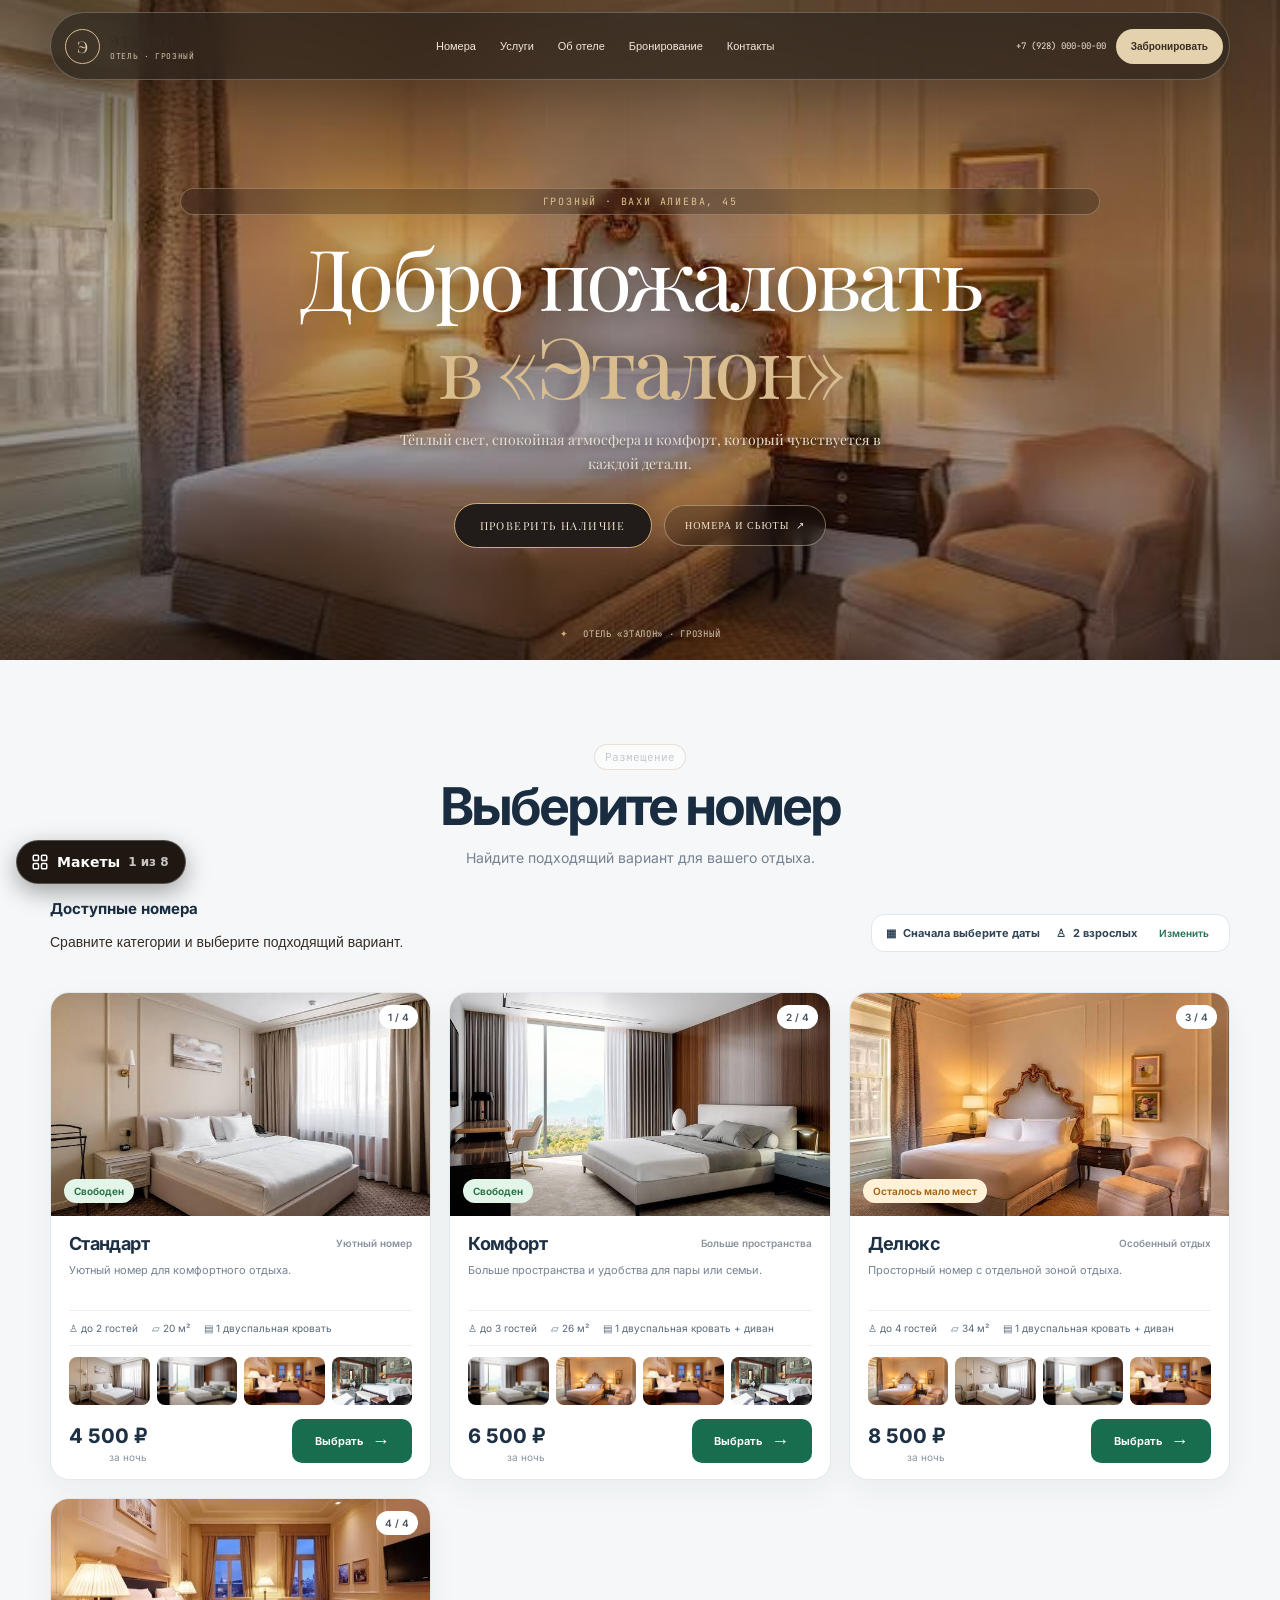
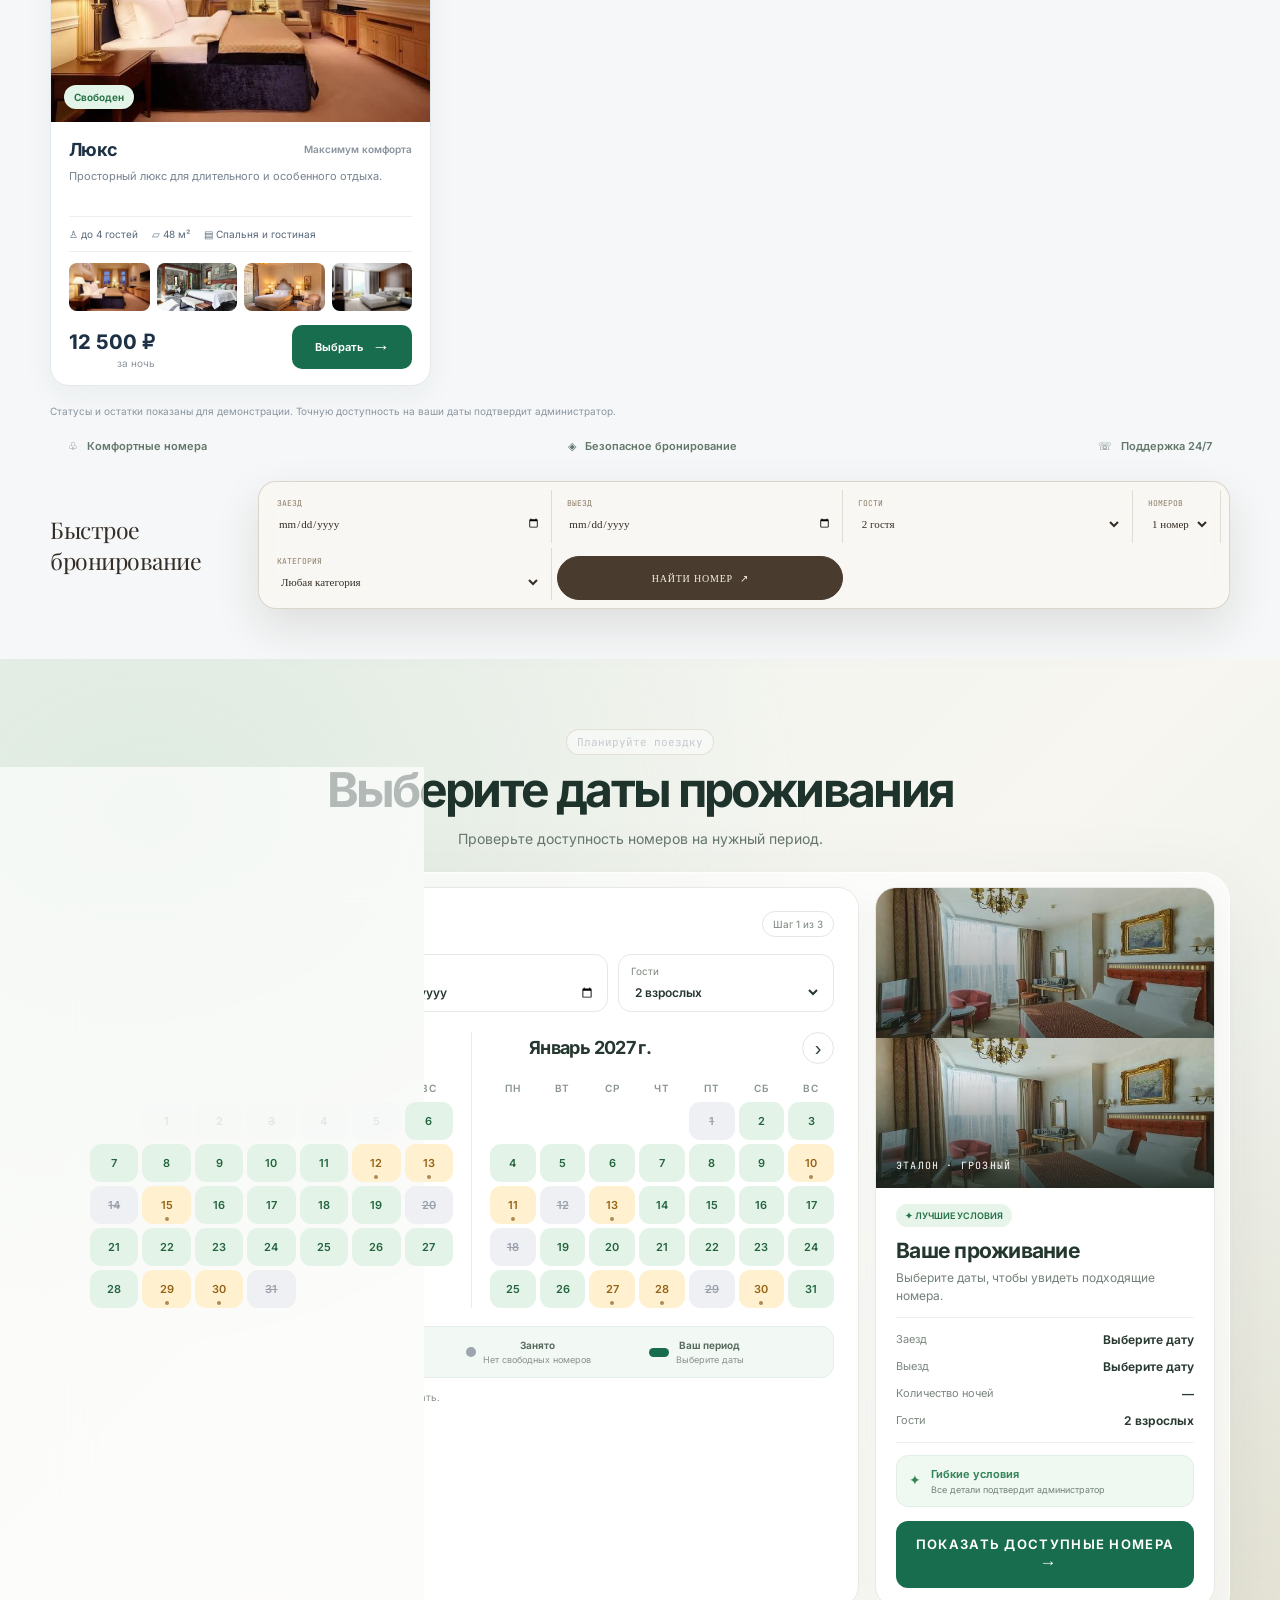
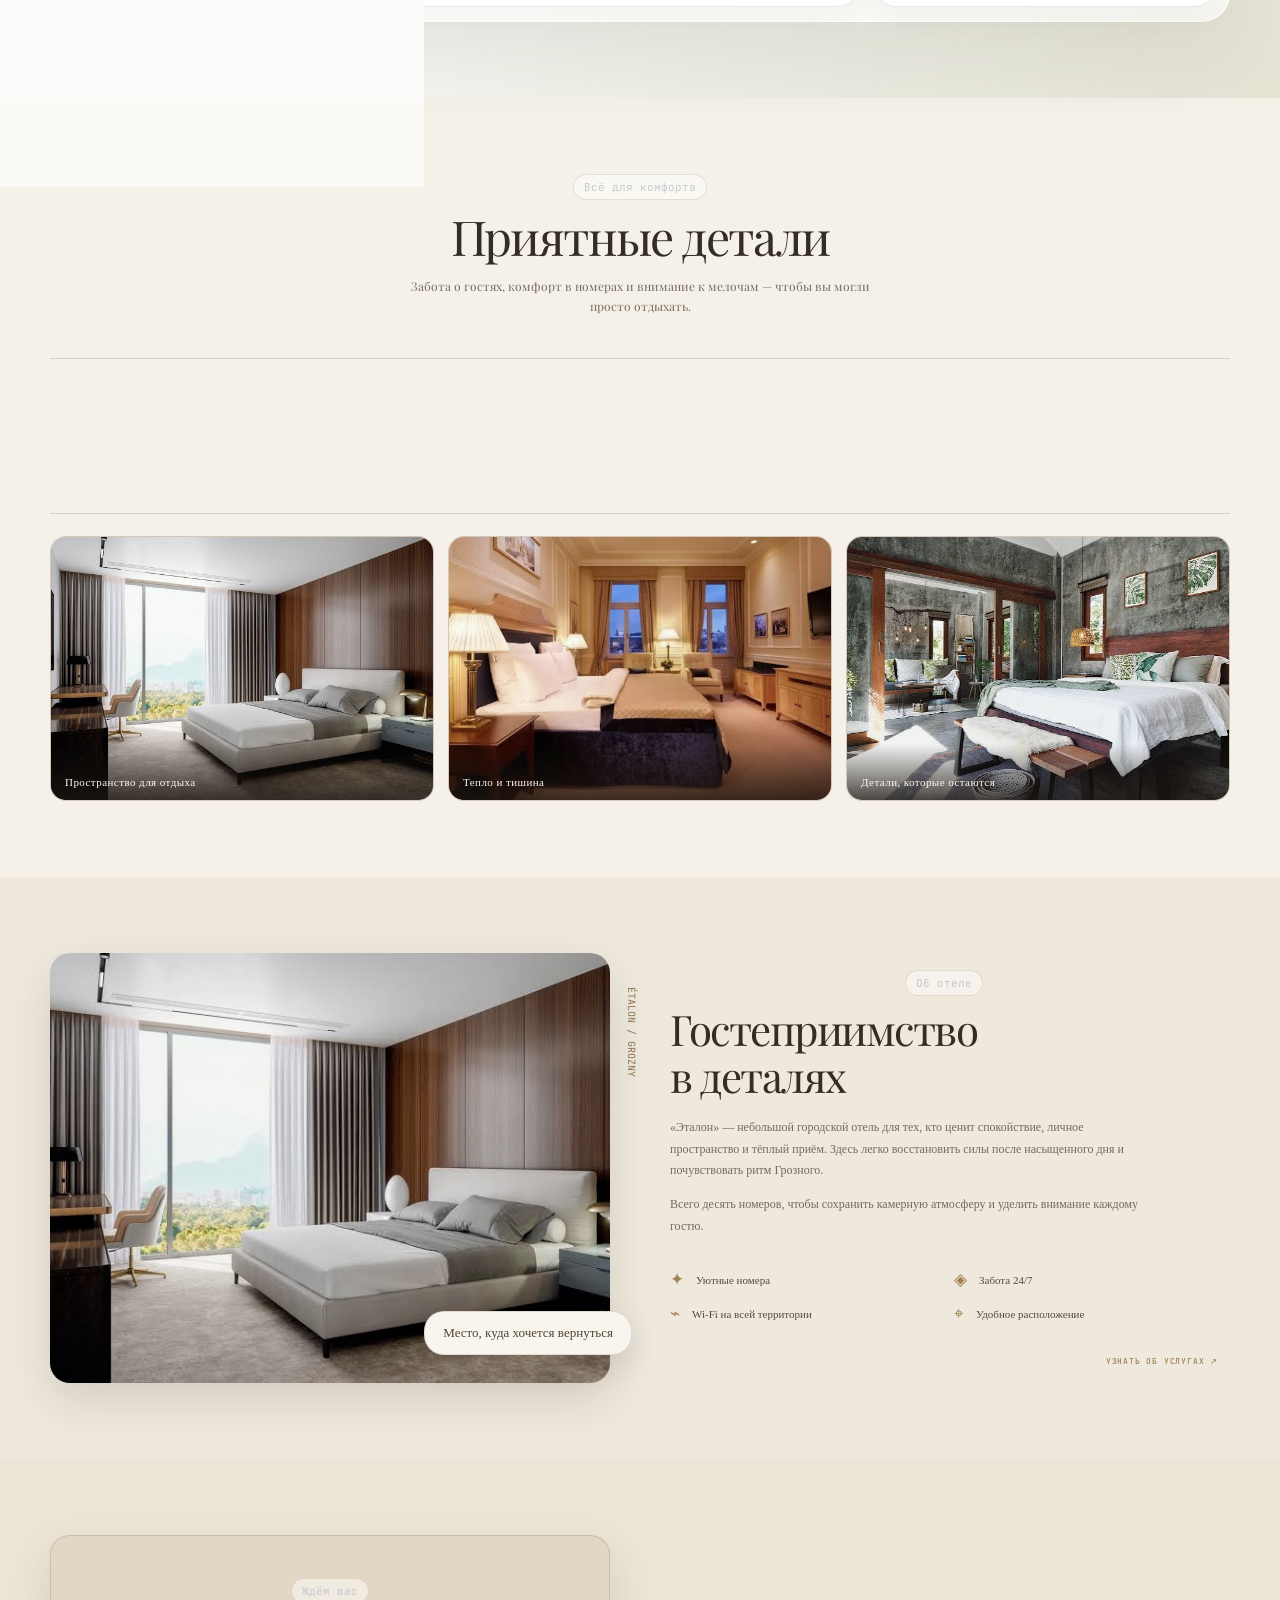
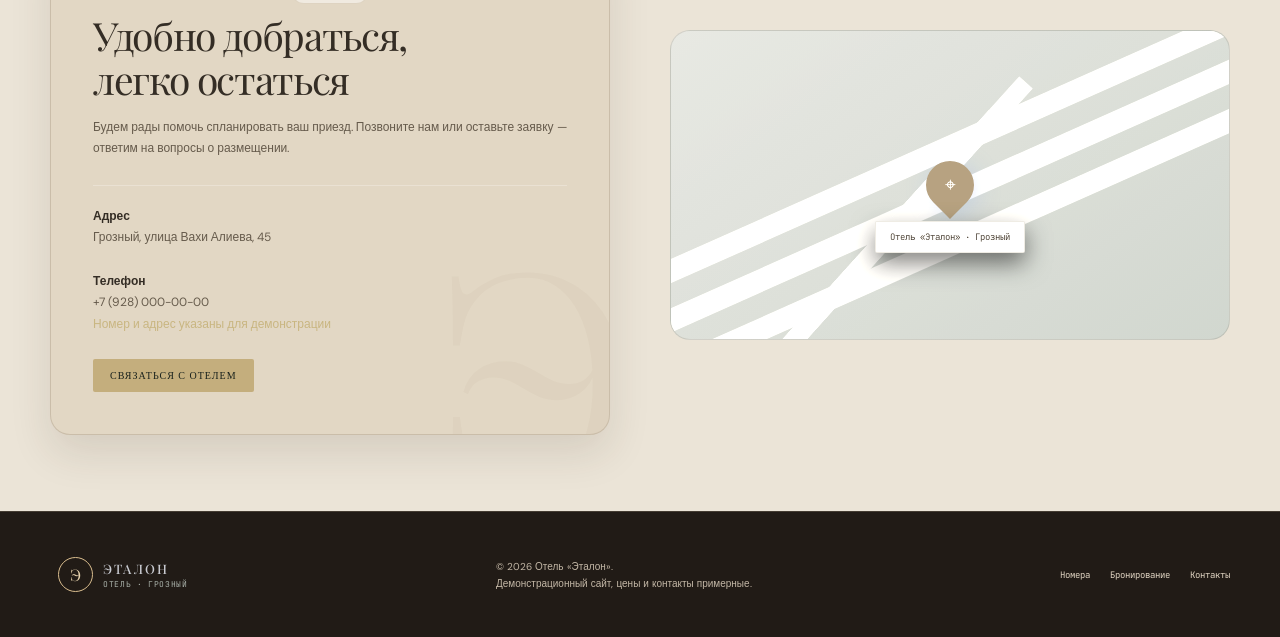
==== versions/v1/index.html @ 27eb6365 "Add a mockup chooser: every design version is its own page, with a switcher Root index.html now list" ====
<!DOCTYPE html>
<html lang="ru">
<head>
  <meta charset="UTF-8" />
  <meta name="viewport" content="width=device-width, initial-scale=1.0" />
  <meta name="theme-color" content="#17211c" />
  <meta name="description" content="Эталон — камерный отель премиум-класса в Грозном. Выберите номер и проверьте свободные даты онлайн." />
  <title>Эталон — отель в Грозном</title>
  <style>
    @import url('https://fonts.googleapis.com/css2?family=DM+Sans:wght@400;500;600;700&family=Playfair+Display:wght@400;500;600&display=swap');
    :root{--ink:#18211c;--muted:#69716b;--paper:#f7f6f1;--white:#fff;--green:#30483a;--gold:#b9a276;--line:#e4e2d9;--serif:'Playfair Display',Georgia,serif;--sans:'DM Sans',Arial,sans-serif}
    *{box-sizing:border-box} html{scroll-behavior:smooth} body{margin:0;background:var(--paper);color:var(--ink);font-family:var(--sans);font-size:14px} a{color:inherit;text-decoration:none} button,input,select{font:inherit} button{cursor:pointer}.wrap{width:min(1180px,calc(100% - 64px));margin:auto}
    .topline{height:38px;background:var(--ink);color:#e8e7df;font-size:11px;letter-spacing:.08em}.topline .wrap{height:100%;display:flex;justify-content:space-between;align-items:center}.topline span:last-child{color:#c4b58e}
    header{height:82px;background:var(--paper);position:sticky;top:0;z-index:10;border-bottom:1px solid rgba(24,33,28,.08)}.nav{height:100%;display:flex;align-items:center;justify-content:space-between}.brand{display:flex;align-items:center;gap:12px}.brand-mark{width:38px;height:38px;border:1px solid var(--gold);display:grid;place-items:center;color:var(--gold);font:20px var(--serif);transform:rotate(45deg)}.brand-mark span{transform:rotate(-45deg)}.brand-name{font:20px var(--serif);letter-spacing:.12em}.brand-sub{font-size:8px;letter-spacing:.28em;color:var(--muted);margin-top:4px}.nav-links{display:flex;gap:32px;color:#505a53;font-size:12px}.nav-links a:hover{color:var(--gold)}.nav-right{display:flex;align-items:center;gap:22px}.phone{font-size:12px;white-space:nowrap}.btn{border:0;background:var(--green);color:white;padding:15px 22px;font-size:11px;letter-spacing:.11em;text-transform:uppercase;transition:.2s}.btn:hover{background:#21372a;transform:translateY(-1px)}.btn.outline{background:transparent;border:1px solid #bcbeb3;color:var(--ink)}.btn.outline:hover{border-color:var(--green);background:var(--green);color:white}
    .hero{min-height:570px;position:relative;color:white;background:#29342d url('../../photo-0.jpg') center 47%/cover no-repeat;display:flex;align-items:center}.hero:before{content:'';position:absolute;inset:0;background:linear-gradient(90deg,rgba(16,25,20,.75),rgba(16,25,20,.28) 62%,rgba(16,25,20,.05))}.hero-content{position:relative;padding:78px 0 108px;max-width:680px}.eyebrow{font-size:10px;letter-spacing:.24em;text-transform:uppercase;color:var(--gold);display:flex;align-items:center;gap:12px}.eyebrow:before{content:'';height:1px;width:32px;background:currentColor}.hero h1{font:clamp(48px,7vw,82px)/1.02 var(--serif);font-weight:400;margin:22px 0}.hero p{font-size:14px;line-height:1.8;color:#e4e5df;max-width:460px;margin:0 0 30px}.hero-actions{display:flex;align-items:center;gap:24px}.hero .btn{background:#c4ae7d;color:#1b241e;padding:17px 25px}.hero .text-link{font-size:11px;letter-spacing:.1em;border-bottom:1px solid #aaa99c;padding-bottom:7px}.hero-foot{position:absolute;bottom:25px;color:#e8e8e0;font-size:10px;letter-spacing:.14em}.hero-foot span{color:var(--gold);margin-right:9px}
    .bookingbar{position:relative;margin:-49px auto 0;z-index:2;background:white;box-shadow:0 16px 40px #19251c16;padding:17px;display:grid;grid-template-columns:1.15fr 1fr 1fr .8fr auto;gap:8px;align-items:end}.field{padding:7px 12px;border-right:1px solid var(--line)}.field label{display:block;font-size:9px;letter-spacing:.15em;color:var(--muted);text-transform:uppercase;margin-bottom:8px}.field input,.field select{border:0;outline:0;color:var(--ink);background:transparent;width:100%;font-size:14px}.bookingbar .btn{height:52px;min-width:165px}
    section{padding:102px 0}.section-head{display:flex;justify-content:space-between;align-items:end;margin-bottom:38px}.section-head h2{font:42px/1.12 var(--serif);font-weight:400;margin:14px 0 0}.section-head p{max-width:380px;line-height:1.7;color:var(--muted);margin:0}.intro-grid{display:grid;grid-template-columns:1fr 1fr;gap:90px;align-items:center}.intro-photo{height:450px;position:relative}.intro-photo img{width:100%;height:100%;object-fit:cover}.photo-caption{position:absolute;bottom:18px;left:18px;background:#f7f6f1ed;padding:13px 18px;font:16px var(--serif)}.intro-copy{padding:12px 12px 12px 0}.intro-copy h2{font:44px/1.15 var(--serif);font-weight:400;margin:17px 0}.intro-copy p{line-height:1.9;color:var(--muted);max-width:470px}.features{display:grid;grid-template-columns:1fr 1fr;gap:20px 24px;margin:32px 0}.feature{display:flex;gap:12px;align-items:center;font-size:12px}.feature i{color:var(--gold);font-style:normal;font-size:17px}
    .rooms-section{background:#eeede7}.rooms-grid{display:grid;grid-template-columns:repeat(3,1fr);gap:20px}.room-card{background:white}.room-image{height:240px;position:relative;overflow:hidden}.room-image img{width:100%;height:100%;object-fit:cover;transition:transform .5s}.room-card:hover .room-image img{transform:scale(1.04)}.room-tag{position:absolute;left:14px;top:14px;background:#f7f6f1;padding:8px 10px;font-size:9px;letter-spacing:.12em;text-transform:uppercase}.room-info{padding:22px 22px 20px}.room-title-row{display:flex;justify-content:space-between;align-items:start;gap:12px}.room-title{font:23px var(--serif)}.room-price{text-align:right;font-size:17px}.room-price small{font-size:9px;color:var(--muted);display:block;margin-top:4px}.room-desc{color:var(--muted);font-size:11px;line-height:1.7;min-height:38px;margin:12px 0}.room-meta{display:flex;gap:16px;color:#59625b;font-size:10px;border-top:1px solid var(--line);padding-top:14px}.room-link{float:right;font-size:10px;letter-spacing:.1em;text-transform:uppercase;color:var(--green)}
    .availability{background:var(--ink);color:white}.availability .section-head p{color:#b8beb8}.calendar-layout{display:grid;grid-template-columns:.95fr 1.05fr;gap:54px;align-items:start}.calendar-box{background:#202b24;padding:26px}.cal-top{display:flex;justify-content:space-between;align-items:center;margin-bottom:24px}.cal-month{font:22px var(--serif)}.cal-arrows{display:flex;gap:8px}.cal-arrows button{width:34px;height:34px;border:1px solid #566158;background:transparent;color:white}.cal-week,.cal-days{display:grid;grid-template-columns:repeat(7,1fr);text-align:center;gap:5px}.cal-week{font-size:9px;color:#aeb5ad;letter-spacing:.1em;margin-bottom:10px}.day{height:39px;border:0;background:transparent;color:#ecede8;font-size:11px;position:relative}.day:hover:not(:disabled){outline:1px solid var(--gold)}.day.muted{color:#68736a}.day.full{color:#829087;text-decoration:line-through}.day.few:after{content:'';position:absolute;width:4px;height:4px;border-radius:50%;background:#c4ae7d;bottom:3px;left:calc(50% - 2px)}.day.selected{background:#bda978;color:#18211c}.day.inrange{background:#4c6152}.cal-legend{display:flex;gap:22px;margin-top:22px;font-size:9px;color:#bec4bd}.cal-legend span{display:flex;align-items:center;gap:7px}.dot{width:7px;height:7px;border-radius:50%;background:#c4ae7d}.dot.green{background:#88a48e}.dot.gray{background:#707b72}.cal-hint{font-size:10px;color:#aeb5ad;margin:18px 0 0;line-height:1.6}.calendar-results{padding:4px 0}.calendar-results h3{font:28px var(--serif);font-weight:400;margin:0 0 8px}.calendar-results>p{color:#adb6ae;line-height:1.7;font-size:12px;margin:0 0 24px}.availability-list{display:flex;flex-direction:column;gap:10px}.avail-row{display:grid;grid-template-columns:60px 1fr auto;gap:16px;align-items:center;border-top:1px solid #3a453d;padding:13px 0}.avail-row img{width:60px;height:52px;object-fit:cover}.avail-row strong{font:16px var(--serif);font-weight:400}.avail-row small{display:block;color:#adb6ae;font-size:10px;margin-top:5px}.avail-price{text-align:right;font-size:13px}.avail-price small{font-size:9px}.avail-empty{padding:20px;background:#202b24;color:#c6ccc5;font-size:12px;line-height:1.7}.cal-actions{margin-top:20px}.cal-actions .btn{background:#c4ae7d;color:#18211c}
    .services-grid{display:grid;grid-template-columns:repeat(4,1fr);gap:1px;background:var(--line);border:1px solid var(--line);margin-top:42px}.service{background:var(--paper);padding:27px 23px;min-height:150px}.service .icon{font:22px var(--serif);color:var(--gold)}.service h3{font:17px var(--serif);font-weight:400;margin:17px 0 8px}.service p{font-size:10px;line-height:1.7;color:var(--muted);margin:0}
    .location{background:#eeede7}.location-grid{display:grid;grid-template-columns:1fr 1fr;gap:60px;align-items:center}.location-card{background:var(--green);color:white;padding:42px}.location-card h2{font:38px var(--serif);font-weight:400;margin:15px 0}.location-card p{color:#d1d7d0;line-height:1.8;font-size:12px}.address-line{border-top:1px solid #ffffff40;margin-top:25px;padding-top:20px;font-size:12px;line-height:1.8}.map-frame{height:310px;background:linear-gradient(145deg,#d7d8cf,#bfc8bc);position:relative;overflow:hidden;display:grid;place-items:center}.map-frame:before,.map-frame:after{content:'';position:absolute;width:130%;height:22px;background:#f2f0e8;transform:rotate(-24deg);top:34%;left:-15%;box-shadow:0 45px 0 #f2f0e8,0 90px 0 #f2f0e8}.map-frame:after{transform:rotate(42deg);top:0;left:38%;height:130%;width:18px;box-shadow:45px 0 0 #f2f0e8,90px 0 0 #f2f0e8}.map-pin{position:relative;z-index:1;width:48px;height:48px;border-radius:50% 50% 50% 0;background:var(--green);transform:rotate(-45deg);display:grid;place-items:center;color:white;box-shadow:0 5px 15px #0003}.map-pin span{transform:rotate(45deg);font-size:19px}.map-label{position:absolute;z-index:2;top:calc(50% + 36px);background:white;padding:9px 14px;font-size:10px;box-shadow:0 3px 12px #0002}
    footer{background:#17211c;color:#dfe3dd;padding:45px 0}.footer-row{display:flex;justify-content:space-between;align-items:center;gap:30px}.footer-note{color:#9fa9a0;font-size:10px;line-height:1.7}.footer-links{display:flex;gap:20px;font-size:10px;color:#b8c0b8}
    .modal{position:fixed;inset:0;z-index:30;background:#101712a8;display:none;place-items:center;padding:20px}.modal.open{display:grid}.modal-card{width:min(480px,100%);background:var(--paper);padding:34px;position:relative;box-shadow:0 25px 70px #0004}.modal-close{position:absolute;right:18px;top:14px;border:0;background:none;font-size:24px;color:var(--muted)}.modal-card h2{font:30px var(--serif);font-weight:400;margin:0 0 8px}.modal-card>p{font-size:11px;color:var(--muted);line-height:1.6;margin:0 0 22px}.modal-fields{display:grid;grid-template-columns:1fr 1fr;gap:12px}.modal-fields label{font-size:9px;color:var(--muted);letter-spacing:.08em;text-transform:uppercase}.modal-fields input,.modal-fields select{display:block;width:100%;margin-top:7px;padding:12px;border:1px solid var(--line);background:white;outline-color:var(--gold);font-size:12px}.modal-fields .wide{grid-column:1/-1}.modal-card .btn{width:100%;margin-top:18px}.fineprint{font-size:9px;color:var(--muted);line-height:1.5;margin-top:12px}.toast{position:fixed;z-index:40;bottom:25px;left:50%;transform:translate(-50%,20px);padding:14px 20px;background:var(--green);color:white;font-size:11px;opacity:0;pointer-events:none;transition:.3s;box-shadow:0 8px 25px #0002}.toast.show{opacity:1;transform:translate(-50%,0)}
    @media(max-width:900px){.wrap{width:min(100% - 40px,720px)}.nav-links{display:none}.bookingbar{grid-template-columns:1fr 1fr 1fr;}.bookingbar .field:nth-child(3){border:0}.bookingbar .btn{grid-column:1/-1}.intro-grid,.location-grid{gap:35px}.rooms-grid{grid-template-columns:1fr 1fr}.calendar-layout{gap:28px}.services-grid{grid-template-columns:1fr 1fr}}
    @media(max-width:620px){.wrap{width:calc(100% - 32px)}.topline{font-size:9px}.topline .wrap span:last-child{display:none}header{height:70px}.phone{display:none}.nav-right .btn{padding:13px}.hero{min-height:550px;background-position:57% center}.hero-content{padding:65px 0 100px}.hero h1{font-size:54px}.hero p{font-size:13px}.hero-actions{gap:16px}.hero-foot{font-size:8px}.bookingbar{margin-top:-40px;padding:12px;grid-template-columns:1fr 1fr}.field{padding:7px 8px}.field:nth-child(2){border-right:0}.bookingbar .field:nth-child(3){border-right:1px solid var(--line)}.bookingbar .field:nth-child(4){border:0}.bookingbar .btn{min-width:0}.section-head{display:block}.section-head h2{font-size:34px}.section-head p{margin-top:16px}.intro-grid,.location-grid,.calendar-layout{grid-template-columns:1fr}.intro-grid{gap:28px}.intro-photo{height:330px}.intro-copy h2{font-size:36px}.rooms-grid{grid-template-columns:1fr}.room-image{height:230px}.room-desc{min-height:0}.calendar-layout{gap:30px}.calendar-box{padding:18px}.day{height:37px}.calendar-results h3{font-size:25px}.services-grid{grid-template-columns:1fr 1fr}.service{padding:21px 15px;min-height:145px}.location-card{padding:30px}.map-frame{height:250px}.footer-row{align-items:flex-start;flex-direction:column}.footer-links{flex-wrap:wrap}.modal-card{padding:28px 22px}}
    /* Авторская редакционная версия */
    :root{--ink:#1e241f;--paper:#efede5;--green:#24382d;--gold:#c5a36b;--line:#d6d2c6}
    body{background:var(--paper)}
    .topline{background:#17231c;color:#d9ddd5}
    header{background:#efede5;border-bottom-color:#d9d5c9}
    .brand-mark{width:42px;height:42px;border-width:1px;color:#9d7a45;border-color:#9d7a45}
    .brand-name{letter-spacing:.2em}.nav-links{letter-spacing:.04em}
    .hero{min-height:min(760px,82vh);background-position:center 53%;overflow:hidden}
    .hero:before{background:linear-gradient(90deg,rgba(16,24,19,.88) 0%,rgba(16,24,19,.71) 42%,rgba(16,24,19,.23) 100%)}
    .hero:after{content:'Э';position:absolute;right:7%;top:1%;font:clamp(300px,48vw,660px)/1 var(--serif);color:#ffffff0c;pointer-events:none}
    .hero-content{width:100%;max-width:none;padding:80px 0 105px}
    .hero-content:after{content:'';position:absolute;right:2%;top:0;width:min(33vw,390px);height:min(58vh,450px);min-height:330px;background:url('../../photo-6.jpg') center/cover no-repeat;border:1px solid #d0b578;outline:8px solid #ffffff12;outline-offset:8px;clip-path:ellipse(48% 48% at 50% 48%);opacity:.88;box-shadow:0 30px 70px #0008}
    .hero .eyebrow{color:#dfc28c;position:relative;z-index:1}
    .hero h1{position:relative;z-index:1;font-size:clamp(60px,8.7vw,112px);line-height:.94;letter-spacing:-.055em;margin:28px 0 24px;max-width:760px}
    .hero h1 em{font-weight:400;color:#d7bd8b}
    .hero p,.hero-actions{position:relative;z-index:1}
    .hero p{max-width:390px;margin-left:5px;color:#e2e2d9}
    .hero .btn{background:#d1b47b;color:#1e241f}
    .hero-foot{z-index:1;left:max(calc((100% - 1180px)/2),32px);font-size:9px;letter-spacing:.23em}
    .bookingbar{background:#f9f8f2;box-shadow:0 20px 55px #18231b25;padding:20px;grid-template-columns:1.15fr 1fr 1fr .8fr auto}
    .bookingbar .btn{background:#24382d}.field label{letter-spacing:.19em}
    /* Mobile-app clarity: short booking steps, legible prices and an explicit next action. */
    .quick-booking-title{font-size:18px;letter-spacing:-.02em}
    .quick-booking .bookingbar{grid-template-columns:repeat(3,minmax(0,1fr)) auto}
    .quick-booking .bookingbar .field{min-width:0}
    .quick-booking .bookingbar .btn{white-space:nowrap;padding-inline:20px}
    .room-stock{position:absolute;right:12px;top:12px;padding:7px 10px;background:#111c16d9;color:#fff;font-size:10px;border-radius:999px}
    .room-info{padding:23px}
    .room-price{font-size:18px;font-weight:600;white-space:nowrap}
    .room-price small{font-weight:400;line-height:1.5}
    .room-meta{align-items:center}
    .room-choose{width:100%;margin-top:18px;padding:14px 16px;border:1px solid #cfc6b1;border-radius:12px;background:#f8f6ef;color:#24382d;display:flex;align-items:center;justify-content:space-between;font:600 12px var(--sans);transition:background .2s,border-color .2s,transform .2s}
    .room-choose:hover{background:#e9e3d4;border-color:#b69b67;transform:translateY(-1px)}
    .room-choose span{font-size:18px}
    .booking-summary{margin-top:16px;padding:15px 16px;background:#ffffff0b;border:1px solid #ffffff18;border-radius:12px;color:#f5f5f7}
    .booking-summary>div{display:flex;align-items:center;justify-content:space-between;gap:12px}
    .booking-summary strong{font-size:18px;color:#e3c992;white-space:nowrap}
    .booking-summary small,.booking-summary>span{display:block;margin-top:5px;color:#aeb2b8;font-size:11px;line-height:1.5}
    .calendar-results .avail-row{grid-template-columns:60px 1fr auto}
    .avail-row{cursor:pointer;transition:background .2s;padding-inline:8px}
    .avail-row:hover{background:#ffffff0b}
    .avail-price{white-space:nowrap;font-weight:600}
    .avail-price small{font-weight:400}
    .cal-hint{padding:12px 14px;background:#ffffff08;border-radius:10px}
    .modal-card{max-height:min(92vh,820px);overflow:auto}
    @media(max-width:900px){.quick-booking{grid-template-columns:1fr;gap:12px}.quick-booking-title{padding-left:3px}.quick-booking .bookingbar{grid-template-columns:repeat(3,minmax(0,1fr))}.quick-booking .bookingbar .btn{grid-column:1/-1}}
    @media(max-width:620px){.quick-booking{margin-top:20px}.quick-booking-title{font-size:17px}.quick-booking .bookingbar{grid-template-columns:1fr 1fr;padding:13px;gap:2px}.quick-booking .bookingbar .field{padding:10px 8px;border-bottom:1px solid #24382d18}.quick-booking .bookingbar .field:nth-child(2n){border-right:0}.quick-booking .bookingbar .btn{grid-column:1/-1;margin-top:8px;min-height:48px}.room-price{font-size:17px}.room-info{padding:19px}.room-stock{font-size:9px}.booking-summary{padding:13px}.booking-summary strong{font-size:16px}.avail-row{grid-template-columns:52px 1fr auto!important;gap:10px;padding-inline:4px}.avail-row img{width:52px;height:48px}.avail-price{font-size:12px}.avail-row strong{font-size:15px}.calendar-results>p{margin-bottom:16px}.modal-card{padding:28px 20px}}
    .availability .section-head{align-items:center}
    .calendar-box{padding:30px}
    .cal-week,.cal-days{gap:7px}
    .day{height:44px;font-weight:500}
    .day.available{background:#1a2c22;color:#a8e0b7}
    .day.few{background:#332b1e;color:#f1d28a}
    .day.full{background:#222329;color:#777a83;text-decoration:line-through;cursor:not-allowed}
    .day.past{opacity:.32}
    .day.inrange:not(.selected){background:#28354b;color:#dfe7ff}
    .cal-legend{display:grid;grid-template-columns:repeat(3,1fr);gap:9px;margin-top:20px}
    .cal-legend span{padding:10px 11px;border:1px solid var(--line);border-radius:10px;background:#ffffff05;font-size:10px;white-space:nowrap}
    .legend-swatch{width:12px;height:12px;border-radius:4px;background:#1a2c22;border:1px solid #6fd29a}
    .legend-swatch.few{background:#332b1e;border-color:#d9ad58}
    .legend-swatch.full{background:#222329;border-color:#676b75}
    .selection-status{display:flex;gap:8px;align-items:center;margin:0 0 14px;padding:11px 13px;border:1px solid var(--line);border-radius:12px;color:#bec1c8;font-size:11px}
    .selection-status:before{content:'1';display:grid;place-items:center;width:22px;height:22px;flex:none;border-radius:50%;background:#d0b47b;color:#080a0d;font-weight:700}
    .selection-status.step-two:before{content:'2'}
    .selection-status.done:before{content:'✓'}
    .room-availability{position:absolute;left:12px;bottom:12px;padding:7px 10px;border:1px solid #ffffff24;border-radius:999px;background:#111316db;color:#c9f0d4;font-size:10px;font-weight:600;backdrop-filter:blur(12px)}
    .room-availability.few{color:#f1d28a}
    .room-availability.full{color:#afb2ba}
    .room-card.is-unavailable{opacity:.7}
    .room-card.is-unavailable .room-choose{opacity:.55;cursor:not-allowed}
    .room-selection-note{margin:22px 0 0;color:#979ba4;font-size:11px;line-height:1.6}
    .day.range-candidate:not(:disabled){outline:1px dashed #d0b47b;outline-offset:-3px}
    .day.range-start,.day.range-end{box-shadow:0 0 0 2px #f5f5f7 inset;font-weight:700}
    .day.range-conflict{background:#512b31;color:#ffb5b5;text-decoration:line-through}
    .range-summary{display:none;margin:14px 0 0;padding:12px 14px;border:1px solid var(--line);border-radius:12px;background:#ffffff06;color:#d8dae0;font-size:11px;line-height:1.55}
    .range-summary.visible{display:block}
    .range-summary strong{color:#fff}
    /* Calendar visual refresh: stronger contrast and consistent app typography. */
    .availability{background:#090b0d!important}
    .availability .section-head h2{font-family:Inter,Arial,sans-serif;font-weight:650;letter-spacing:-.055em}
    .availability .section-head p{max-width:420px;color:#b8bbc2}
    .calendar-layout{grid-template-columns:minmax(0,1fr) 340px;gap:16px;align-items:stretch;padding:14px;border:1px solid #ffffffc9;border-radius:28px;background:#ffffffa8;box-shadow:0 30px 90px #35453618;backdrop-filter:blur(18px)}
    .booking-step{display:flex;align-items:center;gap:10px;margin-bottom:16px;color:#31443a;font:650 13px Inter,Arial,sans-serif}.booking-step>span{display:grid;place-items:center;width:28px;height:28px;border-radius:50%;background:#dfc27f;color:#302718}.booking-step small{margin-left:auto;padding:6px 10px;border:1px solid #e2e8e2;border-radius:999px;color:#77847b;font:10px Inter,Arial,sans-serif}
    .date-inputs{display:grid;grid-template-columns:1fr 1fr .85fr;gap:10px;margin-bottom:20px}.date-inputs label{display:flex;flex-direction:column;gap:7px;padding:10px 12px;border:1px solid #e3e9e3;border-radius:13px;color:#7b877f;font:10px Inter,Arial,sans-serif}.date-inputs input,.date-inputs select{width:100%;border:0;outline:0;background:transparent;color:#26372f;font:600 12px Inter,Arial,sans-serif;color-scheme:light}
    .month-pair{display:grid;grid-template-columns:1fr 1fr;gap:18px}.month-panel+.month-panel{border-left:1px solid #e9ede9;padding-left:18px}.month-panel .cal-top{display:grid;grid-template-columns:32px 1fr 32px;gap:7px;align-items:center}.month-spacer{width:32px}.month-arrow{width:32px;height:32px;border:1px solid #e1e7e1;border-radius:50%;background:#fff;color:#31443b;font:20px Inter,Arial,sans-serif;cursor:pointer}.month-arrow:hover{background:#eef5ef}.month-panel .cal-week,.month-panel .cal-days{gap:4px}.month-panel .day{height:38px;font-size:11px}
    .calendar-box{padding:22px 24px 18px;background:#fff;border:1px solid #e6eae5;border-radius:21px;box-shadow:0 8px 30px #3445350b}
    .availability .section-head h2{color:#1e332b;-webkit-text-fill-color:#1e332b}.availability .section-head p{color:#66766e}
    .selection-status{display:none}
    .selection-status{padding:12px 15px;background:#ffffff08;color:#e2e4e9;font-size:12px}
    .selection-status:before{background:#d8b56f}
    .cal-month{font:650 24px/1.2 Inter,Arial,sans-serif;letter-spacing:-.045em;color:#f6f6f7}
    .cal-arrows button{width:40px;height:40px;background:#ffffff08;border-color:#ffffff1c;font:22px Inter,Arial,sans-serif}
    .cal-week{font:600 10px 'JetBrains Mono',monospace;letter-spacing:.08em;color:#8f949d}
    .cal-days{gap:6px}
    .day{height:48px;border:1px solid transparent;border-radius:12px;font:600 13px Inter,Arial,sans-serif;color:#e8eaee}
    .day.available{background:#183529;color:#c3f1d1}
    .day.few{background:#493719;color:#ffdc91}
    .day.full{background:#26282e;color:#8c909a;text-decoration:line-through}
    .day.past{background:#1a1b1f;color:#62656e}
    .day:hover:not(:disabled){background:#294b39;transform:translateY(-1px)}
    .day.few:hover:not(:disabled){background:#5a4725}
    .day.selected,.day.selected:hover{background:#e2bd70;color:#17130a;border-color:#f1d696;box-shadow:0 6px 18px #dfb85835}
    .day.inrange:not(.selected){background:#28513c;color:#e2f8e9;border-radius:8px}
    .day.range-candidate:not(:disabled){outline:1px dashed #dfbd76;outline-offset:-4px}
    .day.range-conflict{background:#633338;color:#ffd7d7}
    .cal-legend{display:grid;grid-template-columns:repeat(4,1fr);gap:8px;margin-top:18px;padding:12px 10px;background:#f2f8f3;border:1px solid #e5efe7;border-radius:13px}
    .cal-legend>span{justify-content:flex-start;padding:0;border:0;background:none;color:#54685c;font:10px Inter,Arial,sans-serif}.cal-legend>span>span{display:flex;flex-direction:column;gap:3px}.cal-legend strong{font-size:10px;font-weight:650}.cal-legend small{font-size:9px;color:#87938a}
    .legend-swatch{width:10px;height:10px;border-radius:50%;background:#24a565;border:0}.legend-swatch.few{background:#f0aa2c;border:0}.legend-swatch.full{background:#9da5b1;border:0}.period-swatch{width:20px;height:9px;border-radius:99px;background:#176d4d}
    .range-summary{font:12px/1.6 Inter,Arial,sans-serif;background:#ffffff08;border-color:#ffffff16;color:#c8cbd2}
    .range-summary strong{color:#f2d28d}
    .cal-hint{font:11px/1.65 Inter,Arial,sans-serif;color:#a6aab2}
    .calendar-results{padding:0;background:#fff;border:1px solid #e6eae5;border-radius:21px;overflow:hidden;box-shadow:0 8px 30px #3445350b}
    .booking-cover{height:150px;display:flex;align-items:end;padding:16px 20px;background:linear-gradient(0deg,#17231ed9,#17231e05 82%),url('../../photo-6.jpg') center 45%/cover}.booking-cover span{color:#fff;font:10px 'JetBrains Mono',monospace;letter-spacing:.12em}
    .stay-summary-head,.stay-summary,.cancel-note{margin-left:20px;margin-right:20px}.stay-summary-head{padding-top:16px}.best-price{display:inline-block;padding:6px 9px;border-radius:999px;background:#e6f4e9;color:#237048;font:600 9px Inter,Arial,sans-serif}.stay-summary-head h3{margin:12px 0 5px;color:#23372e;font:700 21px/1.18 Inter,Arial,sans-serif;letter-spacing:-.035em}.stay-summary-head>p{margin:0 0 12px;color:#748178;font:12px/1.5 Inter,Arial,sans-serif}
    .stay-summary{display:grid;gap:12px;padding:14px 0;border-top:1px solid #edf0ed;border-bottom:1px solid #edf0ed}.stay-line{display:flex;justify-content:space-between;align-items:center;gap:10px;font:11px Inter,Arial,sans-serif;color:#7b877f}.stay-line strong{color:#293a31;font-size:12px;font-weight:650;text-align:right}.cancel-note{display:flex;gap:10px;align-items:center;margin-top:12px;padding:11px 12px;border:1px solid #e0eee3;border-radius:12px;background:#f0f8f2;color:#328459}.cancel-note span{display:flex;flex-direction:column;gap:3px}.cancel-note strong{font:650 11px Inter,Arial,sans-serif}.cancel-note small{color:#718279;font:9px Inter,Arial,sans-serif}
    .calendar-results h3{font:650 clamp(25px,3vw,34px)/1.12 Inter,Arial,sans-serif;letter-spacing:-.05em;color:#f4f5f7}.calendar-results>p{font:13px/1.7 Inter,Arial,sans-serif;color:#b6bac2}
    .calendar-results #availabilityList,.calendar-results .cal-actions{margin-left:20px;margin-right:20px}.stay-available-list{max-height:190px;overflow:auto}.stay-available-list:empty{display:none}
    .avail-row{border-color:#ffffff16;border-radius:14px;padding:14px 10px}
    .avail-row strong{font:600 15px Inter,Arial,sans-serif;color:#f2f3f5}
    .avail-row small{font:11px/1.5 Inter,Arial,sans-serif;color:#aeb2bb}
    .avail-price{font:650 14px Inter,Arial,sans-serif;color:#f0d18f}
    .avail-empty{background:#17191d;border-color:#ffffff17;color:#d0d2d8}
    .cal-actions .btn{background:#d8b56f;color:#17140d;font:650 12px Inter,Arial,sans-serif}
    .cal-actions .cal-hint{background:transparent;padding:0}
    @media(max-width:900px){.calendar-layout{grid-template-columns:1fr}.calendar-box{max-width:none}}
    @media(max-width:620px){.calendar-box{padding:18px;border-radius:19px}.cal-month{font-size:21px}.cal-arrows button{width:36px;height:36px}.day{height:42px;border-radius:10px;font-size:12px}.cal-legend{grid-template-columns:1fr 1fr 1fr}.cal-legend span{font-size:9px;padding:8px 5px;white-space:normal}.calendar-results h3{font-size:26px}}
    @media(max-width:620px){.calendar-box{padding:17px}.cal-week,.cal-days{gap:4px}.day{height:40px}.cal-legend{grid-template-columns:1fr;gap:6px}.cal-legend span{padding:8px 10px}.calendar-layout{gap:24px}}
    section:not(.hero){padding-top:112px;padding-bottom:112px}
    #about{position:relative}.intro-photo{height:495px;width:92%;margin-left:0}.intro-photo:before{content:'ÉTALON  /  GROZNY';position:absolute;z-index:1;right:-48px;top:34px;writing-mode:vertical-rl;font-size:9px;letter-spacing:.25em;color:#866c43}.intro-photo img{filter:saturate(.78)}.photo-caption{left:auto;right:-35px;bottom:36px;padding:18px 22px;box-shadow:0 12px 30px #0001;font-size:18px}
    .intro-copy h2,.section-head h2{letter-spacing:-.035em}.intro-copy p{font-size:13px}.feature i{color:#a2834e}
    .rooms-section{background:#e5e2d8}.room-card{box-shadow:0 10px 30px #1e241f0b;transition:transform .3s,box-shadow .3s}.room-card:hover{transform:translateY(-6px);box-shadow:0 22px 50px #1e241f18}.room-image{height:260px}.room-tag{background:#f1eee4;color:#514938}.room-title{letter-spacing:-.02em}.room-link{color:#8b6d3d}
    .availability{background:#1b2921}.availability .eyebrow{color:#d2b67c}.calendar-box{background:#23352a;border:1px solid #4b594b}.cal-month{letter-spacing:-.02em}.day.selected{background:#d0b47b}.day.inrange{background:#526a58}.cal-actions .btn{background:#d0b47b}.avail-row{border-color:#425047}
    .services-grid{background:#d7d2c5;border-color:#d7d2c5}.service{background:#efede5;transition:background .2s}.service:hover{background:#e2dece}.service .icon{color:#9f7a43}
    .location{background:#e5e2d8}.location-card{background:#24382d;position:relative;overflow:hidden}.location-card:after{content:'Э';position:absolute;right:-30px;bottom:-130px;font:300px var(--serif);color:#ffffff0a}.location-card>*{position:relative;z-index:1}.map-frame{filter:saturate(.75)}
    footer{background:#17231c}.modal-card{border-top:3px solid #b99a62}
    @media(max-width:900px){.hero-content:after{right:0;width:33vw;height:390px}.hero h1{font-size:clamp(60px,9vw,90px)}.hero-foot{left:20px}.intro-photo{width:95%}}
    @media(max-width:620px){.hero{min-height:650px;background-position:58% center}.hero:before{background:linear-gradient(90deg,rgba(16,24,19,.87),rgba(16,24,19,.48)),linear-gradient(0deg,rgba(16,24,19,.48),transparent)}.hero:after{font-size:360px;right:-22%;top:24%}.hero-content{padding:62px 0 92px}.hero-content:after{width:190px;height:230px;min-height:0;right:3%;top:195px;opacity:.46;outline:4px solid #ffffff12;outline-offset:5px}.hero h1{font-size:clamp(54px,14vw,76px);max-width:100%;margin-top:30px}.hero p{max-width:300px}.hero-foot{left:16px}.bookingbar{padding:13px}.intro-photo{width:90%;height:330px}.intro-photo:before{right:-26px;top:10px;font-size:8px}.photo-caption{right:-20px;bottom:20px;padding:13px 16px}.room-image{height:245px}section:not(.hero){padding-top:82px;padding-bottom:82px}}
    /* Портфолио-референс: тёмная сцена, лёгкая сетка и стеклянная навигация */
    @font-face{font-family:Inter;src:url('../../fonts/inter-cyrillic.woff2') format('woff2');font-style:normal;font-weight:400 800;font-display:swap;unicode-range:U+0400-045F,U+0490-0491,U+04B0-04B1,U+2116}
    @font-face{font-family:Inter;src:url('../../fonts/inter-latin.woff2') format('woff2');font-style:normal;font-weight:400 800;font-display:swap;unicode-range:U+0000-00FF}
    @font-face{font-family:'JetBrains Mono';src:url('../../fonts/jetbrainsmono-cyrillic.woff2') format('woff2');font-weight:400 700;font-display:swap;unicode-range:U+0400-045F,U+0490-0491,U+04B0-04B1,U+2116}
    @font-face{font-family:'JetBrains Mono';src:url('../../fonts/jetbrainsmono-latin.woff2') format('woff2');font-weight:400 700;font-display:swap;unicode-range:U+0000-00FF}
    :root{--ink:#f5f5f7;--muted:#8d9098;--paper:#060708;--green:#15171a;--gold:#7aa7ff;--line:rgba(255,255,255,.1);--sans:Inter,Arial,sans-serif;--serif:Inter,Arial,sans-serif;--ease:cubic-bezier(.32,.72,0,1)}
    html{scroll-padding-top:110px}body{background:#060708;color:var(--ink);font-family:var(--sans);line-height:1.55;overflow-x:hidden}body:before{content:'';position:fixed;inset:0;pointer-events:none;z-index:-1;background:radial-gradient(65% 55% at 75% -8%,rgba(122,167,255,.11),transparent 70%),radial-gradient(38% 35% at 0% 32%,rgba(224,169,109,.06),transparent 72%)}
    .topline{display:none}header{position:fixed;top:12px;left:50%;transform:translateX(-50%);width:min(1180px,calc(100% - 36px));height:auto;padding:6px;z-index:20;border:1px solid rgba(255,255,255,.1);border-radius:999px;background:rgba(14,15,18,.76);box-shadow:0 20px 45px -20px #000c;backdrop-filter:blur(14px);-webkit-backdrop-filter:blur(14px)}.nav{width:100%;height:52px}.brand{padding-left:9px;gap:10px}.brand-mark{width:35px;height:35px;border-radius:50%;border:1px solid rgba(122,167,255,.6);color:#dbe6ff;font:15px var(--sans);transform:none}.brand-mark span{transform:none}.brand-name{font:600 14px var(--sans);letter-spacing:.14em}.brand-sub{font:10px 'JetBrains Mono',monospace;letter-spacing:0;color:#8d9098;margin-top:2px}.nav-links{display:flex;gap:2px;color:#c4c7ce}.nav-links a{padding:8px 12px;border-radius:999px;transition:background .3s var(--ease),color .3s var(--ease)}.nav-links a:hover{color:#fff;background:#ffffff10}.nav-right{gap:10px}.phone{color:#ced0d5;font:11px 'JetBrains Mono',monospace}.btn{border-radius:999px;background:#f5f5f7;color:#08090b;padding:11px 17px;font:600 12px var(--sans);letter-spacing:0;text-transform:none;transition:transform .35s var(--ease),background .3s,color .3s}.btn:hover{background:#dce7ff;color:#08090b;transform:translateY(-2px)}.btn.outline{color:var(--ink);border-color:var(--line)}
    .hero{min-height:min(850px,100svh);background-color:#060708;background-position:center 48%;background-size:cover;overflow:hidden}.hero:before{background:linear-gradient(90deg,rgba(6,7,8,.94) 0%,rgba(6,7,8,.77) 45%,rgba(6,7,8,.42) 100%)}.hero:after{content:'';position:absolute;inset:0;z-index:0;pointer-events:none;background-image:linear-gradient(rgba(255,255,255,.055) 1px,transparent 1px),linear-gradient(90deg,rgba(255,255,255,.055) 1px,transparent 1px);background-size:64px 64px;mask-image:radial-gradient(ellipse at 66% 43%,#000 15%,transparent 72%);opacity:.36;font:inherit;color:transparent;right:0;top:0}
    .hero-content{max-width:none;width:100%;padding:150px 0 140px;z-index:1}.hero-content:after{content:'';position:absolute;right:3%;top:50%;width:min(34vw,390px);height:min(56vh,475px);min-height:330px;background:url('../../photo-6.jpg') center/cover no-repeat;border:1px solid rgba(255,255,255,.15);border-radius:28px;outline:0;opacity:.9;box-shadow:0 60px 120px -40px rgba(122,140,255,.25),0 25px 80px #000a;clip-path:none;transform:translate3d(calc(var(--px,0px)*-.28),calc(-50% + var(--py,0px)*-.28),0);transition:transform .9s var(--ease)}.hero .eyebrow{position:relative;z-index:2;display:inline-block;padding:5px 11px;border:1px solid var(--line);border-radius:999px;background:#ffffff08;color:#d7d9df;font:11px 'JetBrains Mono',monospace;letter-spacing:0}.hero .eyebrow:before{content:'●';display:inline-block;width:auto;height:auto;background:none;color:var(--gold);margin-right:8px;font-size:8px}.hero h1{position:relative;z-index:2;max-width:820px;font:650 clamp(62px,9.3vw,124px)/.94 var(--sans);letter-spacing:-.065em;margin:28px 0;color:transparent;background:linear-gradient(180deg,#fff 25%,#a2a5ad);background-clip:text;-webkit-background-clip:text}.hero h1 em{font-style:normal;color:transparent;background:linear-gradient(90deg,#dce7ff,#8794ff);background-clip:text;-webkit-background-clip:text}.hero p{position:relative;z-index:2;max-width:360px;color:#c5c7ce;font-size:16px;margin:0 0 26px 4px}.hero-actions{position:relative;z-index:2;gap:12px}.hero .btn{background:#f5f5f7;color:#060708}.hero .text-link{border:1px solid var(--line);border-radius:999px;padding:12px 18px;color:#d4d6dc;font:11px 'JetBrains Mono',monospace;transition:background .3s,color .3s}.hero .text-link:hover{background:#ffffff12;color:#fff}.hero-foot{left:max(calc((100% - 1180px)/2),24px);z-index:2;color:#a2a5ad;font:10px 'JetBrains Mono',monospace;letter-spacing:0}.hero-foot span{color:var(--gold)}
    .bookingbar{grid-template-columns:1.15fr 1fr 1fr .8fr auto;padding:14px;background:rgba(18,19,22,.82);border:1px solid var(--line);border-radius:22px;box-shadow:0 24px 70px #0008;backdrop-filter:blur(18px);-webkit-backdrop-filter:blur(18px)}.field{border-color:var(--line)}.field label{color:#888c94;font:10px 'JetBrains Mono',monospace;letter-spacing:0}.field input,.field select{color:#f5f5f7;color-scheme:dark}.field select{background:transparent}.bookingbar .btn{background:#f5f5f7;color:#070809;border-radius:999px}
    section:not(.hero){padding-top:clamp(84px,11vw,142px);padding-bottom:clamp(84px,11vw,142px);background:#060708}section:not(.hero) .eyebrow,.section-head .eyebrow{font:11px 'JetBrains Mono',monospace;letter-spacing:0;color:#c7c9d0;text-transform:none}.section-head h2,.intro-copy h2,.location-card h2{font:600 clamp(38px,6.4vw,82px)/.99 var(--sans);letter-spacing:-.065em;color:transparent;background:linear-gradient(180deg,#fff 28%,#92959e);background-clip:text;-webkit-background-clip:text;margin-top:16px}.section-head p,.intro-copy p{color:#aeb1b9;font-size:14px}.intro-grid{gap:clamp(35px,8vw,105px)}.intro-photo{height:500px;width:100%;margin:0}.intro-photo:before{right:-28px;color:#aeb7ca;font:10px 'JetBrains Mono',monospace;letter-spacing:0}.intro-photo img{filter:saturate(.68) contrast(1.06);border-radius:28px;box-shadow:0 0 0 1px var(--line),0 60px 100px -50px rgba(122,140,255,.35)}.photo-caption{right:-22px;bottom:28px;left:auto;padding:13px 18px;border:1px solid var(--line);border-radius:14px;background:rgba(17,18,21,.82);color:#fff;font:13px 'JetBrains Mono',monospace;box-shadow:0 20px 40px #0008;backdrop-filter:blur(12px)}.feature{color:#d1d3d8}.feature i{color:#7aa7ff}
    .rooms-section{background:#0b0c0e!important}.room-card{background:#101114;border:1px solid var(--line);border-radius:20px;overflow:hidden;box-shadow:0 22px 55px -35px #000}.room-card:hover{transform:translateY(-5px);box-shadow:0 28px 65px -35px rgba(122,140,255,.22)}.room-image{height:245px}.room-image img{filter:saturate(.72) contrast(1.04)}.room-tag{top:13px;left:13px;background:rgba(11,12,14,.78);border:1px solid #ffffff18;border-radius:999px;color:#e2e4e9;font:10px 'JetBrains Mono',monospace;letter-spacing:0;text-transform:none;backdrop-filter:blur(10px)}.room-info{padding:22px}.room-title{font:600 22px var(--sans);letter-spacing:-.045em}.room-price{font:600 15px var(--sans)}.room-desc{color:#92959e;font-size:12px}.room-meta{border-color:var(--line);color:#aaaeb7;font:10px 'JetBrains Mono',monospace}.room-link{color:#9bbcff;font:10px 'JetBrains Mono',monospace}
    .availability{background:#0b0c0e!important}.availability .section-head p{color:#aeb1b9}.calendar-box{background:#111316;border:1px solid var(--line);border-radius:24px;box-shadow:0 24px 60px -34px #000}.cal-month{font:600 21px var(--sans);letter-spacing:-.04em}.cal-arrows button{border:1px solid var(--line);border-radius:50%;background:#ffffff06;color:#e6e7eb;transition:.25s}.cal-arrows button:hover{background:#ffffff15}.cal-week{color:#858993;font:10px 'JetBrains Mono',monospace}.day{border-radius:10px;color:#e8e9ed;transition:background .22s,color .22s,transform .22s}.day:hover:not(:disabled){outline:0;background:#ffffff12;transform:scale(1.06)}.day.full{color:#555860}.day.few:after{background:#7aa7ff}.day.selected{background:#7aa7ff;color:#080a0d}.day.inrange{background:#273550;color:#dfe7ff}.cal-legend,.cal-hint{color:#979ba4}.dot.green{background:#6fd29a}.dot.gray{background:#555b64}.calendar-results h3{font:600 26px var(--sans);letter-spacing:-.045em}.calendar-results>p{color:#aeb1b9}.avail-row{border-color:var(--line)}.avail-row img{border-radius:10px}.avail-row strong{font:600 15px var(--sans)}.avail-row small{color:#a0a4ac}.avail-price{font:600 13px var(--sans)}.avail-empty{background:#111316;border:1px solid var(--line);border-radius:12px;color:#c3c5ca}.cal-actions .btn{background:#f5f5f7;color:#060708}
    .services-grid{gap:10px;background:transparent;border:0}.service{background:#101114;border:1px solid var(--line);border-radius:18px;min-height:165px;transition:transform .35s var(--ease),background .35s,border-color .35s}.service:hover{transform:translateY(-4px);background:#14161a;border-color:#ffffff30}.service .icon{color:#7aa7ff}.service h3{font:600 17px var(--sans);letter-spacing:-.035em}.service p{color:#989ba4}
    .location{background:#0b0c0e!important}.location-card{background:linear-gradient(145deg,#14161b,#0d0e11);border:1px solid var(--line);border-radius:26px;box-shadow:0 35px 70px -40px #000}.location-card:after{color:#ffffff08}.location-card h2{font-size:clamp(36px,5vw,62px)}.location-card p,.address-line{color:#adb0b8}.location-card strong{color:#fff}.location-card .btn{background:#f5f5f7;color:#08090a}.map-frame{border:1px solid var(--line);border-radius:26px;filter:grayscale(.85) brightness(.77);overflow:hidden}.map-frame:before,.map-frame:after{background:#262a2e;box-shadow:0 45px 0 #262a2e,0 90px 0 #262a2e}.map-pin{background:#7aa7ff;color:#060708;box-shadow:0 5px 24px #7aa7ff55}.map-label{background:#101216;color:#eceef2;border:1px solid var(--line);border-radius:9px;box-shadow:0 10px 25px #0008;font:10px 'JetBrains Mono',monospace}
    footer{background:#060708;border-top:1px solid var(--line);color:#c9cbd1}.footer-note{color:#878b94}.footer-links{font:10px 'JetBrains Mono',monospace}.footer-links a:hover{color:#fff}
    .modal-card{background:#111316;border:1px solid var(--line);border-top:2px solid #7aa7ff;border-radius:22px;color:#f5f5f7;box-shadow:0 40px 90px #000c}.modal-card>p,.fineprint{color:#a0a4ac}.modal-close{color:#bfc2c9}.modal-fields input,.modal-fields select{background:#090a0c;border:1px solid #ffffff1c;border-radius:10px;color:#f5f5f7;color-scheme:dark}.modal-fields label{color:#979ba4;font:10px 'JetBrains Mono',monospace}.modal-card .btn{background:#f5f5f7;color:#060708}.toast{background:#f5f5f7;color:#070809;border-radius:999px;font:11px 'JetBrains Mono',monospace}
    body:after{content:'';position:fixed;left:0;top:0;height:2px;width:100%;z-index:50;pointer-events:none;background:linear-gradient(90deg,#7aa7ff,#d5a0ff);transform:scaleX(var(--read-progress,0));transform-origin:left center}
    body.portfolio-motion .site-reveal{opacity:0;transform:translateY(26px) scale(.985);transition:opacity .85s var(--ease),transform .85s var(--ease);transition-delay:calc(var(--reveal-index,0)*85ms)}body.portfolio-motion .site-reveal.is-in{opacity:1;transform:none}
    @media(max-width:900px){.nav-links{display:none}.hero-content:after{right:0;width:34vw}.bookingbar{grid-template-columns:1fr 1fr 1fr}.bookingbar .btn{grid-column:1/-1}.calendar-layout{grid-template-columns:1fr}.calendar-results .booking-cover{height:175px}}
    @media(max-width:1000px) and (min-width:621px){.calendar-layout{grid-template-columns:minmax(0,1fr) 310px}.month-pair{gap:12px}.month-panel+.month-panel{padding-left:12px}.month-panel .day{height:34px}}
    @media(max-width:620px){header{width:calc(100% - 24px);top:8px;padding:5px}.nav{height:46px}.brand{gap:7px;padding-left:6px}.brand-name{font-size:12px}.brand-sub{font-size:8px}.nav-right .btn{padding:10px 13px;font-size:10px}.hero{min-height:760px;min-height:100svh;background-position:62% center}.hero:before{background:linear-gradient(90deg,rgba(6,7,8,.88),rgba(6,7,8,.55)),linear-gradient(0deg,#060708 0%,transparent 78%)}.hero-content{padding:150px 0 105px}.hero-content:after{right:0;top:30%;width:45vw;height:250px;min-height:0;opacity:.55;transform:translate3d(calc(var(--px,0px)*-.2),calc(var(--py,0px)*-.2),0)}.hero h1{font-size:clamp(54px,14vw,78px);max-width:100%;margin:25px 0 20px}.hero p{font-size:14px;max-width:290px}.hero-foot{left:16px;bottom:18px}.bookingbar{grid-template-columns:1fr 1fr;padding:12px;border-radius:18px}.field{padding:7px}.bookingbar .field:nth-child(2){border-right:0}.bookingbar .field:nth-child(3){border-right:1px solid var(--line)}.bookingbar .field:nth-child(4){border:0}.bookingbar .btn{grid-column:1/-1}.intro-photo{height:340px;width:88%}.intro-photo:before{right:-24px}.photo-caption{right:-24px;bottom:18px}.room-image{height:230px}.calendar-box{padding:16px 12px}.month-pair{grid-template-columns:1fr}.month-panel+.month-panel{display:none}.month-panel .day{height:39px}.date-inputs{grid-template-columns:1fr 1fr;gap:7px}.date-inputs label:last-child{grid-column:1/-1}.booking-step{font-size:11px}.cal-legend{grid-template-columns:1fr 1fr;padding:10px 8px}.cal-legend>span{font-size:9px}.calendar-results .booking-cover{height:135px}.calendar-results .stay-summary-head,.calendar-results .stay-summary,.calendar-results .cancel-note,.calendar-results #availabilityList,.calendar-results .cal-actions{margin-left:15px;margin-right:15px}.services-grid{grid-template-columns:1fr 1fr}.service{padding:18px 14px;min-height:150px}.location-card{padding:28px}.map-frame{height:250px}.footer-row{align-items:flex-start;flex-direction:column}.modal-card{padding:28px 22px}}
    @media(prefers-reduced-motion:reduce){html{scroll-behavior:auto}*,*::before,*::after{animation-duration:.01ms!important;animation-iteration-count:1!important;transition-duration:.01ms!important}.hero-content:after{transform:translateY(-50%)}}
    /* Тёплая версия гостиничного референса */
    :root{--ink:#f1ece4;--paper:#090809;--green:#211b18;--gold:#c7a36a;--line:rgba(224,207,179,.16);--serif:'Playfair Display',Georgia,'Times New Roman',serif;--ease:cubic-bezier(.32,.72,0,1)}
    body{background:#090809;color:#f1ece4;font-family:'DM Sans',Arial,sans-serif;line-height:1.55}
    body:before{background:radial-gradient(54% 45% at 55% -12%,rgba(199,163,106,.13),transparent 75%),radial-gradient(38% 38% at 0% 40%,rgba(138,83,50,.09),transparent 75%)}
    header{position:absolute;top:0;left:0;transform:none;width:100%;height:auto;padding:0 32px;border:0;border-radius:0;background:linear-gradient(180deg,rgba(9,8,9,.84),transparent);box-shadow:none;backdrop-filter:none;-webkit-backdrop-filter:none}
    .nav{position:relative;width:min(1180px,100%);height:92px;justify-content:flex-end}
    .brand{position:absolute;left:50%;top:12px;transform:translateX(-50%);display:grid;justify-items:center;gap:3px;padding:0}
    .brand-mark{width:37px;height:37px;border:1px solid #c7a36a;border-radius:50% 50% 4px 4px;color:#dfc28c;font:18px var(--serif);transform:none}
    .brand-mark span{transform:none}.brand-name{font:500 14px var(--serif);letter-spacing:.22em}.brand-sub{font:9px 'JetBrains Mono',monospace;letter-spacing:.12em;color:#c2b7a4;margin-top:2px}
    .nav-links{display:flex;gap:22px;align-items:center;margin-left:auto;color:#ece5da;font:12px Georgia,serif;letter-spacing:.035em}.nav-links a{padding:8px 0;transition:color .3s}.nav-links a:hover{color:#d7b47b}
    .nav-right{display:none}
    .hero{min-height:570px;height:min(660px,82vh);background-image:url('../../photo-10.jpg');background-position:center 54%;background-size:cover;background-color:#100c0a}
    .hero:before{background:linear-gradient(180deg,rgba(9,8,9,.53) 0%,rgba(9,8,9,.19) 38%,rgba(9,8,9,.56) 100%),linear-gradient(90deg,rgba(9,8,9,.28),transparent 48%,rgba(9,8,9,.2))}
    .hero:after{display:none}
    .hero-content{padding:136px 0 88px;text-align:center;max-width:920px;margin:0 auto}
    .hero-content:after{display:none}
    .hero .eyebrow{display:block;position:relative;z-index:2;color:#dec28f;font:10px 'JetBrains Mono',monospace;letter-spacing:.18em;text-transform:uppercase;background:none;border:0;padding:0;margin:0 auto 18px;box-shadow:none}
    .hero .eyebrow:before{display:none}
    .hero h1{max-width:none;margin:0 auto 20px;font:400 clamp(46px,7vw,84px)/1.04 var(--serif);letter-spacing:-.035em;color:#fff;background:none;-webkit-text-fill-color:#fff;text-shadow:0 3px 30px #0009}
    .hero h1 em{font-style:normal;color:#d9bd8e;background:none;-webkit-text-fill-color:#d9bd8e}
    .hero p{max-width:520px;margin:0 auto 27px;color:#e8dfd1;font:14px/1.7 var(--serif);text-shadow:0 2px 12px #000b}
    .hero-actions{justify-content:center;gap:12px}.hero .btn{padding:14px 25px;border:1px solid #d0ad73;border-radius:3px;background:#211b19;color:#f1e6d2;font:11px var(--serif);letter-spacing:.13em;text-transform:uppercase}.hero .btn:hover{background:#c7a36a;color:#100d0a;transform:translateY(-2px)}
    .hero .text-link{padding:14px 20px;border:1px solid #e7d7bd70;border-radius:3px;color:#f0e4d1;font:10px Georgia,serif;letter-spacing:.1em}.hero-foot{left:50%;transform:translateX(-50%);bottom:20px;width:max-content;color:#d5c7b0;font:9px 'JetBrains Mono',monospace;letter-spacing:.08em}.hero-foot span{color:#d7b47b}
    section:not(.hero){padding-top:76px;padding-bottom:76px;background:#0b090a}
    .section-head{display:block;text-align:center;margin-bottom:34px}.section-head h2,.intro-copy h2,.location-card h2{font:400 clamp(31px,4vw,48px)/1.12 var(--serif);letter-spacing:-.02em;color:#f3ece2;background:none;-webkit-text-fill-color:currentColor;margin-top:10px}.section-head p{max-width:480px;margin:12px auto 0;color:#aa9f93;font:12px/1.7 var(--serif)}
    .section-head .eyebrow,.intro-copy .eyebrow,.location-card .eyebrow{display:block;padding:0;border:0;border-radius:0;background:none;box-shadow:none;color:#c5a36a;font:9px 'JetBrains Mono',monospace;letter-spacing:.15em;text-transform:uppercase}
    .rooms-section{background:#0c0a0b!important;padding-bottom:50px!important}.rooms-grid{grid-template-columns:repeat(3,minmax(0,1fr));gap:18px}.room-card{background:#141112;border:1px solid rgba(213,185,143,.13);border-radius:2px;box-shadow:0 18px 48px #0007;overflow:hidden;transition:transform .45s var(--ease),border-color .4s,box-shadow .4s}.room-card:hover{transform:translateY(-5px);border-color:#c7a36a77;box-shadow:0 25px 60px #000a}.room-image{height:auto;aspect-ratio:1.55}.room-image img{filter:brightness(.88) saturate(.83);transition:transform .7s var(--ease),filter .5s}.room-card:hover .room-image img{transform:scale(1.04);filter:brightness(1) saturate(.95)}.room-tag{top:12px;left:12px;padding:6px 9px;border:1px solid #e7d7bd40;border-radius:2px;background:#110e0dc9;color:#e6d8c2;font:8px 'JetBrains Mono',monospace;letter-spacing:.03em;text-transform:uppercase;backdrop-filter:blur(8px)}.room-info{padding:16px 17px 17px}.room-title{font:400 20px var(--serif);letter-spacing:0}.room-price{font:14px var(--serif);color:#e0c493}.room-price small{font:9px 'JetBrains Mono',monospace;color:#9d9388}.room-desc{min-height:34px;margin:9px 0;color:#a69b8e;font:10px/1.6 var(--serif)}.room-meta{gap:11px;border-color:#ffffff17;padding-top:11px;color:#b5aa9b;font:8px 'JetBrains Mono',monospace}.room-link{color:#d8b880;font:8px 'JetBrains Mono',monospace}
    .quick-booking{display:grid;grid-template-columns:190px 1fr;align-items:center;gap:18px;margin:28px 0 0}.quick-booking-title{font:400 23px var(--serif);color:#eee4d5}.bookingbar{margin:0;padding:8px;grid-template-columns:1fr 1fr .72fr .68fr auto;gap:5px;border:1px solid rgba(213,185,143,.16);border-radius:3px;background:#171314;box-shadow:0 12px 35px #0007;backdrop-filter:none}.field{padding:8px 10px;border-color:#ffffff17}.field label{margin-bottom:5px;color:#a99d8e;font:8px 'JetBrains Mono',monospace;text-transform:uppercase}.field input,.field select{color:#eee2cf;font:11px Georgia,serif}.field select{color-scheme:dark}.bookingbar .btn{min-width:128px;height:44px;padding:10px 13px;border:1px solid #d1ad72;border-radius:2px;background:#c5a36a;color:#17110b;font:10px Georgia,serif;letter-spacing:.08em;text-transform:uppercase}
    .availability{background:#100d0e!important}.availability .section-head p{color:#aa9f93}.calendar-box{background:#171314;border:1px solid rgba(213,185,143,.18);border-radius:4px}.cal-month{font:400 21px var(--serif)}.cal-arrows button{border:1px solid #d5b98f44;border-radius:2px;background:transparent;color:#e9ddcb}.cal-week,.field label{font-family:'JetBrains Mono',monospace}.day{border-radius:2px;color:#eee2cf}.day.selected{background:#c5a36a;color:#140f0a}.day.inrange{background:#44372b;color:#f3e7d3}.day.few:after{background:#d2a95f}.cal-legend,.cal-hint,.calendar-results>p{color:#a99e91}.calendar-results h3{font:400 24px var(--serif);letter-spacing:0}.avail-row{border-color:#ffffff17}.avail-row img{border-radius:2px}.avail-row strong{font:400 16px var(--serif)}.avail-price{color:#e0c493;font:13px Georgia,serif}.avail-empty{background:#171314;border:1px solid #ffffff18;border-radius:3px}.cal-actions .btn{border-radius:2px;background:#c5a36a;color:#17110b;font:10px Georgia,serif;letter-spacing:.1em;text-transform:uppercase}
    #services{background:#0c0a0b!important}.services-grid{grid-template-columns:repeat(3,1fr);gap:0;border-top:1px solid #ffffff19;border-bottom:1px solid #ffffff19}.service{min-height:154px;padding:23px 18px;text-align:center;border:0;border-radius:0;background:transparent;box-shadow:none}.service:nth-child(4){display:none}.service+.service{border-left:1px solid #ffffff16}.service:hover{transform:none;background:#ffffff05;border-color:#ffffff16}.service .icon{font-size:25px;color:#c6a36a}.service .icon svg{width:29px;height:29px;stroke:currentColor;fill:none;stroke-width:1.35;stroke-linecap:round;stroke-linejoin:round}.service h3{margin:10px 0 4px;font:400 17px var(--serif);color:#f0e6d9}.service p{max-width:230px;margin:auto;color:#a99e91;font:9px/1.55 'JetBrains Mono',monospace}
    .amenity-gallery{display:grid;grid-template-columns:repeat(3,1fr);gap:14px;margin-top:22px}.amenity-gallery figure{position:relative;margin:0;aspect-ratio:1.45;overflow:hidden;border:1px solid #ffffff18;background:#171314}.amenity-gallery img{width:100%;height:100%;object-fit:cover;display:block;filter:brightness(.82) saturate(.78);transition:transform .8s var(--ease),filter .5s}.amenity-gallery figure:hover img{transform:scale(1.06);filter:brightness(1) saturate(.96)}.amenity-gallery figcaption{position:absolute;left:0;right:0;bottom:0;padding:32px 14px 12px;background:linear-gradient(transparent,#080708dc);color:#f2e8d8;font:11px Georgia,serif;letter-spacing:.04em}
    #about{background:#100d0e!important}.intro-grid{gap:60px}.intro-photo{height:430px}.intro-photo img{border-radius:0;box-shadow:0 18px 50px #0009;filter:brightness(.83) saturate(.78)}.photo-caption{border:1px solid #e1ccaa33;border-radius:2px;background:#171314;color:#eddfca;font:13px Georgia,serif;backdrop-filter:none}.intro-copy h2{font-size:42px}.intro-copy p{color:#b2a79a;font:12px/1.8 Georgia,serif}.features{gap:13px 20px}.feature{font:11px Georgia,serif;color:#ddd0bf}.feature i{color:#c7a36a}.location{background:#0b090a!important}.location-card{background:#171314;border:1px solid rgba(213,185,143,.16);border-radius:2px}.location-card:after{color:#d7b88008}.location-card h2{font-size:39px}.location-card p,.address-line{color:#b5aa9b}.location-card .btn{border-radius:2px;background:#c5a36a;color:#17110b;font:10px Georgia,serif;letter-spacing:.1em;text-transform:uppercase}.map-frame{border-radius:2px;filter:grayscale(1) brightness(.58)}.map-frame:before,.map-frame:after{background:#282221;box-shadow:0 45px 0 #282221,0 90px 0 #282221}.map-pin{background:#c5a36a;color:#17110b}.map-label{border:1px solid #ffffff22;border-radius:2px;background:#171314;color:#eee2cf;font:9px 'JetBrains Mono',monospace}
    footer{background:#090809;border-top:1px solid rgba(213,185,143,.15)}.footer-links{font:9px 'JetBrains Mono',monospace}.brand-mark{color:#d8bd8c}.modal-card{border:1px solid #d5b98f2b;border-top:2px solid #c7a36a;border-radius:3px;background:#171314;color:#f1ece4}.modal-card h2{font:400 28px Georgia,serif}.modal-fields input,.modal-fields select{border:1px solid #ffffff20;border-radius:2px;background:#0f0d0e;color:#eee2cf}.modal-card .btn{border-radius:2px;background:#c5a36a;color:#17110b;font:10px Georgia,serif;letter-spacing:.1em;text-transform:uppercase}.toast{border-radius:2px;background:#c5a36a;color:#17110b;font:10px 'JetBrains Mono',monospace}
    @media(max-width:900px){header{padding:0 20px}.nav{height:82px}.brand{left:0;transform:none;justify-items:start}.nav-links{gap:15px}.quick-booking{grid-template-columns:1fr}.quick-booking-title{text-align:center}.rooms-grid{grid-template-columns:repeat(3,minmax(0,1fr))}}
    @media(max-width:620px){header{padding:0 16px}.nav{height:74px;justify-content:center}.brand{left:50%;transform:translateX(-50%);justify-items:center}.brand-mark{width:31px;height:31px;font-size:15px}.brand-name{font-size:12px}.brand-sub{font-size:8px}.nav-links{display:none}.hero{height:600px;min-height:600px;background-position:58% center}.hero-content{padding:138px 0 85px}.hero h1{font-size:clamp(42px,11vw,60px)}.hero p{max-width:320px;font-size:12px}.hero-actions{gap:8px;flex-wrap:wrap}.hero .btn,.hero .text-link{padding:12px 14px;font-size:9px}.hero-foot{font-size:8px}.section-head{margin-bottom:26px}.section-head h2{font-size:32px}.rooms-grid{grid-template-columns:1fr;gap:14px}.room-image{aspect-ratio:1.65}.quick-booking{gap:12px;margin-top:22px}.quick-booking-title{font-size:21px}.bookingbar{grid-template-columns:1fr 1fr;padding:7px}.field{padding:7px}.bookingbar .field:nth-child(2){border-right:0}.bookingbar .field:nth-child(3){border-right:1px solid #ffffff17}.bookingbar .field:nth-child(4){border:0}.bookingbar .btn{grid-column:1/-1;width:100%}.services-grid{grid-template-columns:1fr}.service{min-height:125px;border-left:0!important;border-top:1px solid #ffffff16}.service:first-child{border-top:0}.amenity-gallery{grid-template-columns:1fr;gap:10px}.amenity-gallery figure{aspect-ratio:1.6}.intro-grid,.location-grid{grid-template-columns:1fr}.intro-photo{height:310px;width:90%}.photo-caption{right:-12px}.intro-copy h2,.location-card h2{font-size:34px}.location-card{padding:26px}.map-frame{height:235px}.calendar-layout{grid-template-columns:1fr;gap:28px}.calendar-box{padding:16px}.day{height:36px}.footer-row{align-items:flex-start;flex-direction:column}}
    /* Светлый люкс: айвори, песок и шампань */
    :root{--ink:#342d25;--paper:#f5f1e8;--green:#463a2d;--gold:#b59561;--line:rgba(94,75,48,.16)}
    body{background:#f5f1e8;color:#342d25}
    body:before{background:radial-gradient(55% 40% at 60% -10%,rgba(202,174,125,.18),transparent 72%),radial-gradient(34% 38% at 0% 44%,rgba(196,180,151,.15),transparent 72%)}
    .nav-links{color:#f2e9d8}.nav-links a:hover{color:#ecd4a5}.brand-mark{border-color:#d3b77e;color:#e1c690}.brand-sub{color:#dfd0b5}
    .hero:before{background:linear-gradient(180deg,rgba(15,11,9,.54),rgba(15,11,9,.17) 40%,rgba(15,11,9,.52)),linear-gradient(90deg,rgba(15,11,9,.16),transparent 55%,rgba(15,11,9,.14))}
    section:not(.hero){background:#f5f1e8;color:#342d25}
    .section-head h2,.intro-copy h2,.location-card h2{color:#342d25;-webkit-text-fill-color:#342d25}
    .section-head p,.intro-copy p{color:#756b5e}.section-head .eyebrow,.intro-copy .eyebrow,.location-card .eyebrow{color:#947648}
    .rooms-section{background:#ebe4d7!important}.room-card{background:#f8f5ee;border-color:rgba(96,76,47,.17);box-shadow:0 12px 34px rgba(60,44,26,.11)}.room-card:hover{border-color:#b5956180;box-shadow:0 18px 42px rgba(60,44,26,.16)}.room-image img{filter:brightness(.96) saturate(.88)}.room-card:hover .room-image img{filter:brightness(1) saturate(1)}.room-tag{background:rgba(248,245,238,.9);border-color:#ffffffa8;color:#514330}.room-title{color:#342d25}.room-price{color:#886d41}.room-price small,.room-desc,.room-meta{color:#756b5e}.room-meta{border-color:rgba(94,75,48,.16)}.room-link{color:#8c6d3d}
    .quick-booking-title{color:#342d25}.bookingbar{background:#f8f5ee;border-color:rgba(94,75,48,.2);box-shadow:0 12px 32px rgba(60,44,26,.1)}.field{border-color:rgba(94,75,48,.16)}.field label{color:#8a7b67}.field input,.field select{color:#342d25;color-scheme:light}.bookingbar .btn{background:#493c2e;color:#f6f0e5;border-color:#493c2e}.bookingbar .btn:hover{background:#b59561;color:#fff}
    .availability{background:#eae3d7!important;color:#342d25}.availability .section-head p{color:#756b5e}.calendar-box{background:#f9f6f0;border-color:rgba(94,75,48,.18);box-shadow:0 14px 36px rgba(60,44,26,.1)}.cal-month{color:#342d25}.cal-arrows button{border-color:rgba(94,75,48,.22);color:#493c2e}.cal-arrows button:hover{background:#eee6d8}.cal-week,.cal-legend,.cal-hint{color:#817563}.day{color:#493f33}.day:hover:not(:disabled){background:#eee7db}.day.full{color:#b2aa9e}.day.selected{background:#b59561;color:#fff}.day.inrange{background:#e7d9c1;color:#493c2e}.day.few:after{background:#ad8b54}.dot.green{background:#758a6d}.dot.gray{background:#b5aea3}.calendar-results h3{color:#342d25}.calendar-results>p{color:#756b5e}.avail-row{border-color:rgba(94,75,48,.17)}.avail-row strong{color:#342d25}.avail-row small{color:#817563}.avail-price{color:#886d41}.avail-empty{background:#f9f6f0;border-color:rgba(94,75,48,.18);color:#62584c}.cal-actions .btn{background:#493c2e;color:#f6f0e5}
    /* Availability search app layout inspired by the provided reference. */
    .availability{position:relative;isolation:isolate;background:linear-gradient(135deg,#eef3ed,#f7f6f1 52%,#e8eee7)!important;color:#20342c;padding-top:70px!important;padding-bottom:76px!important}
    .availability:before{content:'';position:absolute;inset:0;z-index:-1;opacity:.45;background:radial-gradient(ellipse at 12% 15%,#c9dfd0 0,transparent 42%),radial-gradient(ellipse at 100% 100%,#e2d5bd 0,transparent 46%)}
    .availability .section-head{margin-bottom:22px}
    .availability .section-head h2{font:700 clamp(30px,4vw,48px)/1.05 Inter,Arial,sans-serif;letter-spacing:-.055em;color:#1e332b;-webkit-text-fill-color:#1e332b}
    .availability .section-head p{color:#66766e;font:14px/1.6 Inter,Arial,sans-serif}
    .calendar-layout{grid-template-columns:minmax(0,1fr) 340px;gap:16px;align-items:stretch;padding:14px;border:1px solid #ffffffc9;border-radius:28px;background:#ffffffa8;box-shadow:0 30px 90px #35453618;backdrop-filter:blur(18px)}
    .calendar-box{padding:22px 24px 18px;background:#fff;border:1px solid #e6eae5;border-radius:21px;box-shadow:0 8px 30px #3445350b}
    .selection-status{display:none}
    .cal-top{margin-bottom:18px}
    .cal-month{font:700 18px/1.2 Inter,Arial,sans-serif;color:#26372f;letter-spacing:-.035em}
    .cal-arrows button{width:34px;height:34px;background:#fff;border:1px solid #e1e7e1;color:#31443b;font:20px Inter,Arial,sans-serif}
    .cal-arrows button:hover{background:#eef5ef}
    .cal-week,.cal-days{grid-template-columns:repeat(7,minmax(0,1fr));gap:6px}
    .cal-week{margin-bottom:8px;color:#89948d;font:600 10px Inter,Arial,sans-serif}
    .day{height:43px;border-radius:11px;border:0;font:600 12px Inter,Arial,sans-serif}
    .day.available{background:#e4f3e8;color:#23643e}
    .day.few{background:#fff0d0;color:#966215}
    .day.full{background:#eef0f3;color:#9ba2ad}
    .day.past{background:#f3f4f6;color:#b7bbc2}
    .day.selected,.day.selected:hover{background:#176d4d;color:#fff;border:0;box-shadow:0 5px 15px #176d4d35}
    .day.inrange:not(.selected){background:#c9ead5;color:#20573a;border-radius:8px}
    .day.range-start,.day.range-end{box-shadow:0 0 0 2px #fff inset,0 0 0 2px #176d4d}
    .day.range-candidate:not(:disabled){outline:1px dashed #2b805d;outline-offset:-4px}
    .day.range-conflict{background:#f8dfe0;color:#a64343}
    .cal-legend{display:grid;grid-template-columns:repeat(3,1fr);margin-top:18px;padding:12px 10px;background:#f2f8f3;border:1px solid #e5efe7;border-radius:13px;gap:8px}
    .cal-legend span{justify-content:flex-start;padding:0;border:0;background:none;color:#54685c;font:10px Inter,Arial,sans-serif}
    .legend-swatch{width:10px;height:10px;border-radius:50%;background:#24a565}
    .legend-swatch.few{background:#f0aa2c}.legend-swatch.full{background:#9da5b1}
    .range-summary{margin-top:10px;padding:10px 12px;background:#f8fbf8;border-color:#e6eee7;color:#607168;font:11px/1.5 Inter,Arial,sans-serif}
    .range-summary strong{color:#176d4d}
    .cal-hint{margin:12px 2px 0;padding:0;background:transparent;color:#87928b;font:10px/1.5 Inter,Arial,sans-serif}
    .calendar-results{padding:0;background:#fff;border:1px solid #e6eae5;border-radius:21px;overflow:hidden;box-shadow:0 8px 30px #3445350b}
    .calendar-results:before{content:'';display:block;height:150px;background:linear-gradient(0deg,#17231e88,#17231e12),url('../../photo-6.jpg') center 45%/cover}
    .calendar-results h3,.calendar-results>p,.calendar-results #availabilityList,.calendar-results .cal-actions{margin-left:22px;margin-right:22px}
    .calendar-results h3{margin-top:20px;margin-bottom:8px;color:#23372e;font:700 20px/1.18 Inter,Arial,sans-serif;letter-spacing:-.035em}
    .calendar-results>p{margin-top:0;margin-bottom:14px;color:#748178;font:12px/1.5 Inter,Arial,sans-serif}
    .availability-list{gap:0}
    .avail-row{grid-template-columns:48px 1fr auto;gap:10px;padding:12px 0;border-color:#edf0ed;border-radius:0}
    .avail-row img{width:48px;height:44px;border-radius:10px}
    .avail-row strong{color:#283a31;font:650 13px Inter,Arial,sans-serif}
    .avail-row small{color:#78847c;font:10px/1.4 Inter,Arial,sans-serif}
    .avail-price{color:#176d4d;font:700 12px Inter,Arial,sans-serif}
    .avail-empty{background:#f6f8f6;border-color:#e8ece8;border-radius:12px;color:#6d7971;font:12px/1.6 Inter,Arial,sans-serif}
    .cal-actions{margin-top:14px;margin-bottom:20px}
    .cal-actions .btn{width:100%;padding:15px 18px;border-radius:12px;background:#176d4d;color:#fff;font:650 13px Inter,Arial,sans-serif}
    .cal-actions .btn:hover{background:#105b3e;color:#fff}.cal-actions .btn span{font-size:17px;margin-left:8px}
    .cal-actions .cal-hint{margin:10px 0 0;color:#87928b;text-align:center}
    .availability{position:relative;isolation:isolate;background:linear-gradient(135deg,#eef3ed,#f7f6f1 52%,#e8eee7)!important;color:#20342c;padding-top:70px!important;padding-bottom:76px!important}
    .availability:before{content:'';position:absolute;inset:0;z-index:-1;opacity:.45;background:radial-gradient(ellipse at 12% 15%,#c9dfd0,transparent 42%),radial-gradient(ellipse at 100% 100%,#e2d5bd,transparent 46%)}
    .availability .section-head{margin-bottom:22px}.availability .section-head h2{font:700 clamp(30px,4vw,48px)/1.05 Inter,Arial,sans-serif;letter-spacing:-.055em;color:#1e332b;-webkit-text-fill-color:#1e332b}.availability .section-head p{color:#66766e;font:14px/1.6 Inter,Arial,sans-serif}
    .availability .calendar-layout{grid-template-columns:minmax(0,1fr) 340px;gap:16px;align-items:stretch;padding:14px;border:1px solid #ffffffc9;border-radius:28px;background:#ffffffa8;box-shadow:0 30px 90px #35453618;backdrop-filter:blur(18px)}
    .availability .calendar-box{padding:22px 24px 18px;background:#fff;border:1px solid #e6eae5;border-radius:21px;box-shadow:0 8px 30px #3445350b}.availability .selection-status{display:none}
    .availability .booking-step{display:flex;align-items:center;gap:10px;margin-bottom:16px;color:#31443a;font:650 13px Inter,Arial,sans-serif}.availability .booking-step>span{display:grid;place-items:center;width:28px;height:28px;border-radius:50%;background:#dfc27f;color:#302718}.availability .booking-step small{margin-left:auto;padding:6px 10px;border:1px solid #e2e8e2;border-radius:999px;color:#77847b;font:10px Inter,Arial,sans-serif}
    .availability .date-inputs{display:grid;grid-template-columns:1fr 1fr .85fr;gap:10px;margin-bottom:20px}.availability .date-inputs label{display:flex;flex-direction:column;gap:7px;padding:10px 12px;border:1px solid #e3e9e3;border-radius:13px;color:#7b877f;font:10px Inter,Arial,sans-serif}.availability .date-inputs input,.availability .date-inputs select{width:100%;border:0;outline:0;background:transparent;color:#26372f;font:600 12px Inter,Arial,sans-serif;color-scheme:light}
    .availability .month-pair{display:grid;grid-template-columns:1fr 1fr;gap:18px}.availability .month-panel+.month-panel{border-left:1px solid #e9ede9;padding-left:18px}.availability .month-panel .cal-top{display:grid;grid-template-columns:32px 1fr 32px;gap:7px;align-items:center}.availability .month-spacer{width:32px}.availability .month-arrow{width:32px;height:32px;border:1px solid #e1e7e1;border-radius:50%;background:#fff;color:#31443b;font:20px Inter,Arial,sans-serif;cursor:pointer}.availability .month-arrow:hover{background:#eef5ef}.availability .month-panel .cal-week,.availability .month-panel .cal-days{gap:4px}.availability .month-panel .day{height:38px;font-size:11px}.availability .cal-month{font:700 18px/1.2 Inter,Arial,sans-serif;color:#26372f;letter-spacing:-.035em}.availability .cal-week{margin-bottom:8px;color:#89948d;font:600 10px Inter,Arial,sans-serif}
    .availability .day{height:43px;border-radius:11px;border:0;font:600 12px Inter,Arial,sans-serif;color:#26372f}.availability .day.available{background:#e4f3e8;color:#23643e}.availability .day.few{background:#fff0d0;color:#966215}.availability .day.full{background:#eef0f3;color:#9ba2ad}.availability .day.past{background:#f3f4f6;color:#b7bbc2}.availability .day.selected,.availability .day.selected:hover{background:#176d4d;color:#fff;border:0;box-shadow:0 5px 15px #176d4d35}.availability .day.inrange:not(.selected){background:#c9ead5;color:#20573a;border-radius:8px}.availability .day.range-start,.availability .day.range-end{box-shadow:0 0 0 2px #fff inset,0 0 0 2px #176d4d}.availability .day.range-candidate:not(:disabled){outline:1px dashed #2b805d;outline-offset:-4px}.availability .day.range-conflict{background:#f8dfe0;color:#a64343}
    .availability .cal-legend{display:grid;grid-template-columns:repeat(4,1fr);gap:8px;margin-top:18px;padding:12px 10px;background:#f2f8f3;border:1px solid #e5efe7;border-radius:13px}.availability .cal-legend>span{display:flex;align-items:center;gap:7px;justify-content:flex-start;padding:0;border:0;background:none;color:#54685c;font:10px Inter,Arial,sans-serif}.availability .cal-legend>span>span{display:flex;flex-direction:column;gap:3px}.availability .cal-legend strong{font-size:10px;font-weight:650}.availability .cal-legend small{font-size:9px;color:#87938a}.availability .legend-swatch{width:10px;height:10px;flex:none;border-radius:50%;background:#24a565;border:0}.availability .legend-swatch.few{background:#f0aa2c}.availability .legend-swatch.full{background:#9da5b1}.availability .period-swatch{width:20px;height:9px;flex:none;border-radius:99px;background:#176d4d}
    .availability .range-summary{margin-top:10px;padding:10px 12px;background:#f8fbf8;border-color:#e6eee7;color:#607168;font:11px/1.5 Inter,Arial,sans-serif}.availability .range-summary strong{color:#176d4d}.availability .cal-hint{margin:12px 2px 0;padding:0;background:transparent;color:#87928b;font:10px/1.5 Inter,Arial,sans-serif}
    .availability .calendar-results{padding:0;background:#fff;border:1px solid #e6eae5;border-radius:21px;overflow:hidden;box-shadow:0 8px 30px #3445350b}.availability .booking-cover{height:150px;display:flex;align-items:end;padding:16px 20px;background:linear-gradient(0deg,#17231ed9,#17231e05 82%),url('../../photo-6.jpg') center 45%/cover}.availability .booking-cover span{color:#fff;font:10px 'JetBrains Mono',monospace;letter-spacing:.12em}.availability .stay-summary-head,.availability .stay-summary,.availability .cancel-note{margin-left:20px;margin-right:20px}.availability .stay-summary-head{padding-top:16px}.availability .best-price{display:inline-block;padding:6px 9px;border-radius:999px;background:#e6f4e9;color:#237048;font:600 9px Inter,Arial,sans-serif}.availability .stay-summary-head h3{margin:12px 0 5px;color:#23372e;font:700 21px/1.18 Inter,Arial,sans-serif;letter-spacing:-.035em}.availability .stay-summary-head>p{margin:0 0 12px;color:#748178;font:12px/1.5 Inter,Arial,sans-serif}
    .availability .stay-summary{display:grid;gap:12px;padding:14px 0;border-top:1px solid #edf0ed;border-bottom:1px solid #edf0ed}.availability .stay-line{display:flex;justify-content:space-between;align-items:center;gap:10px;font:11px Inter,Arial,sans-serif;color:#7b877f}.availability .stay-line strong{color:#293a31;font-size:12px;font-weight:650;text-align:right}.availability .cancel-note{display:flex;gap:10px;align-items:center;margin-top:12px;padding:11px 12px;border:1px solid #e0eee3;border-radius:12px;background:#f0f8f2;color:#328459}.availability .cancel-note span{display:flex;flex-direction:column;gap:3px}.availability .cancel-note strong{font:650 11px Inter,Arial,sans-serif}.availability .cancel-note small{color:#718279;font:9px Inter,Arial,sans-serif}
    .availability .calendar-results #availabilityList,.availability .calendar-results .cal-actions{margin-left:20px;margin-right:20px}.availability .stay-available-list{max-height:190px;overflow:auto}.availability .stay-available-list:empty{display:none}.availability .calendar-results h3{color:#23372e;font:700 21px/1.18 Inter,Arial,sans-serif}.availability .calendar-results>p{color:#748178;font:12px/1.5 Inter,Arial,sans-serif}.availability .avail-row{grid-template-columns:48px 1fr auto;gap:10px;padding:12px 0;border-color:#edf0ed;border-radius:0}.availability .avail-row img{width:48px;height:44px;border-radius:10px}.availability .avail-row strong{color:#283a31;font:650 13px Inter,Arial,sans-serif}.availability .avail-row small{color:#78847c;font:10px/1.4 Inter,Arial,sans-serif}.availability .avail-price{color:#176d4d;font:700 12px Inter,Arial,sans-serif}.availability .avail-empty{background:#f6f8f6;border-color:#e8ece8;border-radius:12px;color:#6d7971;font:12px/1.6 Inter,Arial,sans-serif}.availability .cal-actions{margin-top:14px;margin-bottom:18px}.availability .cal-actions .btn{width:100%;padding:15px 18px;border-radius:12px;background:#176d4d;color:#fff;font:650 13px Inter,Arial,sans-serif}.availability .cal-actions .btn:hover{background:#105b3e;color:#fff}.availability .cal-actions .btn span{font-size:17px;margin-left:8px}
    .booking-benefits{display:flex;justify-content:space-between;gap:15px;padding:20px 18px 0;color:#62766a;font:11px Inter,Arial,sans-serif}.booking-benefits span{display:flex;align-items:center;gap:9px}.booking-benefits strong{font-weight:600}
    .rooms-section{background:#f5f7f8!important;color:#192c40;padding-top:84px!important}.rooms-section .section-head h2{font:700 clamp(32px,4.4vw,52px)/1.05 Inter,Arial,sans-serif;letter-spacing:-.06em;color:#192c40;-webkit-text-fill-color:#192c40}.rooms-section .section-head p{color:#758290;font:14px/1.6 Inter,Arial,sans-serif}.rooms-toolbar{display:flex;align-items:center;justify-content:space-between;gap:15px;margin:-4px 0 24px}.rooms-toolbar h3{margin:0;color:#192c40;font:700 15px Inter,Arial,sans-serif}.rooms-toolbar>p{margin:4px 0 0;color:#818c98;font:11px Inter,Arial,sans-serif}.rooms-trip{display:flex;align-items:center;gap:16px;padding:11px 14px;border:1px solid #e2e7eb;border-radius:13px;background:#fff;color:#314456;font:600 11px Inter,Arial,sans-serif}.rooms-trip span{display:flex;align-items:center;gap:7px}.rooms-trip button{border:0;background:transparent;color:#267254;font:600 10px Inter,Arial,sans-serif;cursor:pointer}
    .rooms-section .rooms-grid{grid-template-columns:repeat(3,minmax(0,1fr));gap:18px;align-items:stretch}.rooms-section .room-card{display:flex;flex-direction:column;overflow:hidden;border:1px solid #e4e9ed;border-radius:19px;background:#fff;box-shadow:0 10px 30px #2132440d;transition:transform .25s,box-shadow .25s}.rooms-section .room-card:hover{transform:translateY(-4px);box-shadow:0 20px 40px #21324416}.rooms-section .room-card.is-unavailable{opacity:1}.rooms-section .room-image{height:auto;aspect-ratio:1.7;position:relative}.rooms-section .room-image img{filter:none;transition:transform .35s}.rooms-section .room-card:hover .room-image img{transform:scale(1.035)}.rooms-section .room-tag{position:absolute;left:13px;top:13px;padding:7px 10px;background:#fff;color:#263c50;border:0;border-radius:8px;font:600 9px Inter,Arial,sans-serif}.rooms-section .room-availability{left:13px;bottom:13px;right:auto;padding:6px 10px;border:0;background:#e3f4e9;color:#267044;font:650 10px Inter,Arial,sans-serif}.rooms-section .room-availability.few{background:#fff1d8;color:#a56614}.rooms-section .room-availability.full{background:#edf0f4;color:#737e8b}.room-count-badge{position:absolute;right:12px;top:12px;padding:6px 9px;border-radius:999px;background:#fff;color:#44515e;font:600 10px Inter,Arial,sans-serif}.rooms-section .room-info{display:flex;flex:1;flex-direction:column;padding:17px 18px 16px}.room-name-row{display:flex;align-items:center;justify-content:space-between;gap:8px}.rooms-section .room-title{color:#1d3044;font:700 18px Inter,Arial,sans-serif;letter-spacing:-.035em}.room-order{color:#89939e;font:600 10px Inter,Arial,sans-serif}.rooms-section .room-desc{min-height:36px;margin:8px 0 12px;color:#768391;font:11px/1.55 Inter,Arial,sans-serif}.room-facts{display:flex;flex-wrap:wrap;gap:10px 14px;padding:11px 0;border-top:1px solid #edf0f2;border-bottom:1px solid #edf0f2;color:#586878;font:10px Inter,Arial,sans-serif}.room-facts span{display:flex;align-items:center;gap:5px}.room-thumbs{display:flex;gap:7px;margin:11px 0 14px}.room-thumbs img{width:calc((100% - 21px)/4);height:48px;object-fit:cover;border-radius:8px;background:#edf0f2}.room-bottom{display:flex;align-items:end;justify-content:space-between;gap:10px;margin-top:auto}.rooms-section .room-price{color:#1d3044;font:750 20px Inter,Arial,sans-serif;white-space:nowrap}.rooms-section .room-price small{display:block;margin-top:3px;color:#89939e;font:10px Inter,Arial,sans-serif}.rooms-section .room-choose{width:auto;min-width:120px;margin:0;padding:11px 15px;border:0;border-radius:10px;background:#176d4d;color:#fff;font:650 11px Inter,Arial,sans-serif;justify-content:center;gap:9px}.rooms-section .room-choose:hover{background:#105b3e}.rooms-section .room-choose:disabled{background:#edf0f3;color:#919aa5;opacity:1;cursor:not-allowed;transform:none}.rooms-section .room-selection-note{margin-top:18px;color:#8b96a0;font:10px/1.5 Inter,Arial,sans-serif}
    @media(max-width:900px){.rooms-section .rooms-grid{grid-template-columns:repeat(2,minmax(0,1fr))}.rooms-toolbar{align-items:flex-start;flex-direction:column}.rooms-trip{width:100%;justify-content:space-between}}
    @media(max-width:620px){.rooms-section{padding-top:58px!important}.rooms-section .rooms-grid{grid-template-columns:1fr;gap:14px}.rooms-toolbar{margin-bottom:17px}.rooms-trip{gap:8px;padding:10px;font-size:9px}.rooms-trip span{gap:4px}.rooms-section .room-image{aspect-ratio:1.6}.rooms-section .room-info{padding:15px}.room-thumbs img{height:52px}.rooms-section .room-price{font-size:18px}.rooms-section .room-choose{min-width:112px;padding:11px 12px}}
    @media(max-width:1000px) and (min-width:621px){.availability .calendar-layout{grid-template-columns:minmax(0,1fr) 310px}.availability .month-pair{gap:12px}.availability .month-panel+.month-panel{padding-left:12px}.availability .month-panel .day{height:34px}.availability .cal-legend{grid-template-columns:1fr 1fr}}
    @media(max-width:900px){.availability .calendar-layout{grid-template-columns:1fr}.availability .calendar-results{display:grid;grid-template-columns:minmax(200px,.8fr) 1fr;align-items:start}.availability .booking-cover{grid-row:1/6;height:100%;min-height:300px}.availability .stay-summary-head,.availability .stay-summary,.availability .cancel-note,.availability .calendar-results #availabilityList,.availability .calendar-results .cal-actions{grid-column:2;margin-left:18px;margin-right:18px}.availability .stay-summary-head{padding-top:18px}.availability .calendar-results .cal-actions{align-self:end}}
    @media(max-width:620px){.availability{padding-top:55px!important;padding-bottom:58px!important}.availability .calendar-layout{grid-template-columns:1fr;padding:8px;border-radius:22px;gap:10px}.availability .calendar-box{padding:16px 12px 14px;border-radius:16px}.availability .booking-step{font-size:11px}.availability .date-inputs{grid-template-columns:1fr 1fr;gap:7px}.availability .date-inputs label:last-child{grid-column:1/-1}.availability .month-pair{grid-template-columns:1fr}.availability .month-panel+.month-panel{display:none}.availability .month-panel .day{height:39px}.availability .cal-legend{grid-template-columns:1fr 1fr;padding:10px 8px}.availability .cal-legend>span{font-size:9px}.availability .calendar-results{display:block;border-radius:16px}.availability .booking-cover{height:135px;min-height:0}.availability .stay-summary-head,.availability .stay-summary,.availability .cancel-note,.availability .calendar-results #availabilityList,.availability .calendar-results .cal-actions{margin-left:15px;margin-right:15px}.availability .cal-actions{margin-bottom:16px}.booking-benefits{display:grid;grid-template-columns:1fr 1fr;font-size:10px}.availability .avail-row{grid-template-columns:42px 1fr auto;gap:8px}.availability .avail-row img{width:42px;height:40px}.availability .avail-price{font-size:11px}}
    @media(max-width:1000px){.calendar-layout{grid-template-columns:minmax(0,1fr) 310px}}
    @media(max-width:820px){.calendar-layout{grid-template-columns:1fr}.calendar-results{display:grid;grid-template-columns:1fr 1fr;align-items:start}.calendar-results:before{grid-row:span 4;height:100%;min-height:240px}.calendar-results h3,.calendar-results>p,.calendar-results #availabilityList,.calendar-results .cal-actions{grid-column:2;margin-left:18px;margin-right:18px}.calendar-results h3{margin-top:20px}.cal-actions{align-self:end}}
    @media(max-width:620px){.availability{padding-top:55px!important;padding-bottom:58px!important}.calendar-layout{padding:8px;border-radius:22px;gap:10px}.calendar-box{padding:16px 12px 14px;border-radius:16px}.cal-top{margin-bottom:14px}.cal-month{font-size:16px}.cal-arrows button{width:32px;height:32px}.cal-week,.cal-days{gap:4px}.day{height:39px;border-radius:9px;font-size:11px}.cal-legend{gap:4px;padding:10px 7px}.cal-legend span{font-size:9px;gap:5px}.legend-swatch{width:8px;height:8px}.calendar-results{display:block;border-radius:16px}.calendar-results:before{height:135px}.calendar-results h3,.calendar-results>p,.calendar-results #availabilityList,.calendar-results .cal-actions{margin-left:16px;margin-right:16px}.calendar-results .cal-actions{margin-bottom:16px}.avail-row{grid-template-columns:42px 1fr auto;gap:8px}.avail-row img{width:42px;height:40px}.avail-price{font-size:11px}}
    #services{background:#f5f1e8!important}.services-grid{border-color:rgba(94,75,48,.18)}.service+.service{border-color:rgba(94,75,48,.16)}.service:hover{background:#eee8dd;border-color:rgba(94,75,48,.16)}.service .icon{color:#a1814e}.service h3{color:#342d25}.service p{color:#817563}
    .amenity-gallery figure{border-color:rgba(94,75,48,.17);background:#e9e1d4}.amenity-gallery img{filter:brightness(.96) saturate(.89)}.amenity-gallery figure:hover img{filter:brightness(1) saturate(1)}.amenity-gallery figcaption{background:linear-gradient(transparent,rgba(28,22,17,.78));color:#fff8ed}
    #about{background:#eee8dd!important}.intro-photo img{filter:brightness(.96) saturate(.88);box-shadow:0 18px 44px rgba(60,44,26,.14)}.intro-photo:before{color:#8e754e}.photo-caption{background:#f8f5ee;color:#514330;border-color:rgba(94,75,48,.16);box-shadow:0 12px 30px rgba(60,44,26,.12)}.feature{color:#554b3d}.feature i{color:#a1814e}
    .location{background:#ebe4d7!important}.location-card{background:#e2d7c4;border-color:rgba(94,75,48,.18);box-shadow:0 18px 42px rgba(60,44,26,.12)}.location-card:after{color:#5a483208}.location-card h2{-webkit-text-fill-color:#342d25}.location-card p,.address-line{color:#665b4c}.location-card strong{color:#342d25}.location-card .btn{background:#493c2e;color:#f6f0e5}.map-frame{filter:saturate(.6) brightness(1.08);border-color:rgba(94,75,48,.16)}.map-frame:before,.map-frame:after{background:#f8f5ee;box-shadow:0 45px 0 #f8f5ee,0 90px 0 #f8f5ee}.map-pin{background:#b59561;color:#fff}.map-label{background:#f8f5ee;border-color:rgba(94,75,48,.16);color:#493c2e}
    footer{background:#211b16;border-top-color:rgba(224,207,179,.18)}.footer-note{color:#c3b7a6}.footer-links{color:#e0d4c2}.modal-card{background:#f9f6f0;border-color:rgba(94,75,48,.18);border-top-color:#b59561;color:#342d25;box-shadow:0 30px 80px rgba(32,24,16,.25)}.modal-card>p,.fineprint{color:#756b5e}.modal-close{color:#756b5e}.modal-fields label{color:#817563}.modal-fields input,.modal-fields select{background:#fffdf8;border-color:rgba(94,75,48,.2);color:#342d25;color-scheme:light}.modal-card .btn{background:#493c2e;color:#f6f0e5}.toast{background:#493c2e;color:#f6f0e5}body:after{background:linear-gradient(90deg,#b59561,#e5d3ae)}
    @media(max-width:620px){.services-grid{border-top:0}.service{border-top-color:rgba(94,75,48,.16)}.service:first-child{border-top:0}}
  
    /* Гибрид: премиальная гостиница + интерфейсные приёмы портфолио */
    header{position:fixed;top:12px;left:50%;transform:translateX(-50%);width:min(1180px,calc(100% - 36px));height:auto;padding:6px;z-index:20;border:1px solid rgba(255,255,255,.24);border-radius:999px;background:rgba(39,34,29,.66);box-shadow:0 16px 38px rgba(26,20,14,.2);backdrop-filter:blur(18px) saturate(1.2);-webkit-backdrop-filter:blur(18px) saturate(1.2)}
    .nav{position:static;width:100%;height:54px;justify-content:space-between;gap:12px}
    .brand{position:static;left:auto;top:auto;transform:none;display:flex;justify-items:initial;gap:10px;padding-left:8px}
    .brand-mark{width:35px;height:35px;border:1px solid #d9bd8e;border-radius:50%;color:#e6d2ad;font:16px var(--serif)}
    .brand-name{font:500 13px var(--serif);letter-spacing:.17em}.brand-sub{font:8px 'JetBrains Mono',monospace;letter-spacing:.08em;color:#d2c5b0}
    .nav-links{display:flex;gap:4px;align-items:center;margin:0;color:#f2eadc;font:11px 'DM Sans',Arial,sans-serif;letter-spacing:0}
    .nav-links a{padding:8px 10px;border-radius:999px;transition:background .3s var(--ease),color .3s var(--ease)}.nav-links a:hover{background:rgba(255,255,255,.12);color:#fff}
    .nav-right{display:flex;align-items:center;gap:10px}.nav-right .phone{color:#f3e8d5;font:9px 'JetBrains Mono',monospace;white-space:nowrap}.nav-right .btn{min-width:0;padding:11px 15px;border:0;border-radius:999px;background:#e4d2ae;color:#382d21;font:600 10px 'DM Sans',Arial,sans-serif;letter-spacing:0;text-transform:none}.nav-right .btn:hover{background:#fff3d8;color:#382d21}
    .hero{background-position:calc(50% + var(--px,0px)) calc(54% + var(--py,0px));transition:background-position .7s var(--ease)}
    .hero:after{display:block;content:'';position:absolute;inset:0;z-index:0;pointer-events:none;background-image:linear-gradient(rgba(255,255,255,.095) 1px,transparent 1px),linear-gradient(90deg,rgba(255,255,255,.095) 1px,transparent 1px);background-size:78px 78px;mask-image:radial-gradient(ellipse at 58% 40%,#000 8%,transparent 74%);opacity:.24}
    .hero-content{position:relative;z-index:1;padding-top:164px}.hero h1{letter-spacing:-.045em}.hero .eyebrow{padding:6px 11px;border:1px solid rgba(232,211,174,.32);border-radius:999px;background:rgba(20,16,13,.26);backdrop-filter:blur(8px)}
    .hero .btn,.hero .text-link{border-radius:999px}.hero .text-link{background:rgba(20,16,13,.22);backdrop-filter:blur(8px)}
    .section-head .eyebrow,.intro-copy .eyebrow,.location-card .eyebrow{width:fit-content;margin-left:auto;margin-right:auto;padding:5px 10px;border:1px solid rgba(149,119,70,.2);border-radius:999px;background:rgba(255,255,255,.48);box-shadow:none;color:#80663d;font:9px 'JetBrains Mono',monospace;letter-spacing:0;text-transform:none}
    .section-head h2,.intro-copy h2,.location-card h2{letter-spacing:-.035em}
    .room-card{border-radius:16px;box-shadow:0 14px 38px rgba(58,43,24,.12)}.room-image img{filter:brightness(.98) saturate(.9)}.room-tag{border-radius:999px;background:rgba(250,247,240,.9);font:9px 'JetBrains Mono',monospace;text-transform:none;letter-spacing:0}
    .quick-booking .bookingbar{border-radius:18px;background:rgba(250,248,242,.88);backdrop-filter:blur(16px);-webkit-backdrop-filter:blur(16px);box-shadow:0 18px 45px rgba(58,43,24,.12)}.bookingbar .btn{border-radius:999px}
    .calendar-box{border-radius:20px;box-shadow:0 18px 42px rgba(58,43,24,.12)}.cal-arrows button{border-radius:50%}.day{border-radius:9px}
    .amenity-gallery figure{border-radius:16px}.amenity-gallery img{filter:brightness(.98) saturate(.9)}.service .icon svg{filter:drop-shadow(0 5px 6px rgba(149,119,70,.18))}
    .intro-photo img,.photo-caption,.location-card,.map-frame{border-radius:20px}.modal-card{border-radius:20px}.modal-fields input,.modal-fields select{border-radius:10px}.modal-card .btn{border-radius:999px}
    @media(max-width:900px){header{width:calc(100% - 28px)}.nav{height:52px}.nav-links{display:none}.nav-right .phone{display:none}.hero-content{padding-top:150px}}
    @media(max-width:620px){header{top:8px;width:calc(100% - 20px);padding:5px}.nav{height:48px}.brand{position:static;transform:none;display:flex;gap:8px}.brand-mark{width:31px;height:31px;font-size:14px}.brand-name{font-size:11px}.brand-sub{font-size:7px}.nav-right{display:flex}.nav-right .btn{padding:9px 12px;font-size:9px}.hero{background-position:calc(50% + var(--px,0px)) center}.hero-content{padding-top:138px}.hero:after{background-size:60px 60px;opacity:.18}.section-head .eyebrow,.intro-copy .eyebrow,.location-card .eyebrow{margin-left:auto;margin-right:auto}.intro-copy .eyebrow,.location-card .eyebrow{margin-left:0}.room-card{border-radius:14px}.amenity-gallery figure{border-radius:14px}}
    @media(prefers-reduced-motion:reduce){.hero{transition:none;background-position:center 54%}.hero:after{display:none}}
</style>
</head>
<body>
  <div class="topline"><div class="wrap"><span>КАМЕРНЫЙ ОТЕЛЬ · ГРОЗНЫЙ</span><span>ПРЕМИАЛЬНЫЙ ОТДЫХ В СЕРДЦЕ ГОРОДА</span></div></div>
  <header><div class="wrap nav">
    <a class="brand" href="#top" aria-label="Эталон — на главную"><div class="brand-mark"><span>Э</span></div><div><div class="brand-name">ЭТАЛОН</div><div class="brand-sub">ОТЕЛЬ · ГРОЗНЫЙ</div></div></a>
    <nav class="nav-links"><a href="#rooms">Номера</a><a href="#services">Услуги</a><a href="#about">Об отеле</a><a href="#availability">Бронирование</a><a href="#contacts">Контакты</a></nav>
    <div class="nav-right"><a class="phone" href="tel:+79280000000">+7 (928) 000-00-00</a><button class="btn" data-book>Забронировать</button></div>
  </div></header>
  <main id="top">
    <section class="hero" style="padding:0"><div class="wrap"><div class="hero-content"><div class="eyebrow">Грозный · Вахи Алиева, 45</div><h1>Добро пожаловать<br><em>в «Эталон»</em></h1><p>Тёплый свет, спокойная атмосфера и комфорт, который чувствуется в каждой детали.</p><div class="hero-actions"><a class="btn" href="#quickSearch">Проверить наличие</a><a class="text-link" href="#rooms">НОМЕРА И СЬЮТЫ&nbsp; ↗</a></div></div></div><div class="wrap hero-foot"><span>✦</span> ОТЕЛЬ «ЭТАЛОН» · ГРОЗНЫЙ</div></section>
    
    <section class="rooms-section" id="rooms"><div class="wrap"><div class="section-head"><div><div class="eyebrow">Размещение</div><h2>Выберите номер</h2></div><p>Найдите подходящий вариант для вашего отдыха.</p></div><div class="rooms-toolbar"><div><h3 id="roomsStepTitle">Доступные номера</h3><p>Сравните категории и выберите подходящий вариант.</p></div><div class="rooms-trip"><span>▦ <b id="roomsTripDates">Выберите даты</b></span><span>♙ <b id="roomsTripGuests">2 взрослых</b></span><button type="button" id="editTripDates">Изменить</button></div></div><div class="rooms-grid" id="roomCards"></div><p class="room-selection-note">Статусы и остатки показаны для демонстрации. Точную доступность на ваши даты подтвердит администратор.</p><div class="booking-benefits"><span>♧ <strong>Комфортные номера</strong></span><span>◈ <strong>Безопасное бронирование</strong></span><span>☏ <strong>Поддержка 24/7</strong></span></div><div class="quick-booking"><div class="quick-booking-title">Быстрое бронирование</div><form class="bookingbar" id="quickSearch">
      <div class="field"><label>Заезд</label><input id="quickIn" type="date" /></div><div class="field"><label>Выезд</label><input id="quickOut" type="date" /></div><div class="field"><label>Гости</label><select id="guests"><option>1 гость</option><option selected>2 гостя</option><option>3 гостя</option><option>4 гостя</option></select></div><div class="field"><label>Номеров</label><select><option selected>1 номер</option><option>2 номера</option><option>3 номера</option></select></div><button class="btn" type="submit">Найти номер&nbsp; ↗</button>
    </form></div></div></section>
    <section class="availability" id="availability"><div class="wrap"><div class="section-head"><div><div class="eyebrow">Планируйте поездку</div><h2>Выберите даты проживания</h2></div><p>Проверьте доступность номеров на нужный период.</p></div><div class="calendar-layout"><div class="calendar-box"><div class="booking-step"><span>1</span> Выберите заезд и выезд <small>Шаг 1 из 3</small></div><div class="date-inputs"><label>Заезд<input id="calendarCheckin" type="date"></label><label>Выезд<input id="calendarCheckout" type="date"></label><label>Гости<select id="calendarGuests"><option>1 взрослый</option><option selected>2 взрослых</option><option>3 взрослых</option><option>4 взрослых</option></select></label></div><div class="month-pair"><div class="month-panel"><div class="cal-top"><button id="prevMonth" class="month-arrow" aria-label="Предыдущий месяц">‹</button><div class="cal-month" id="calMonth"></div><span class="month-spacer"></span></div><div class="cal-week"><span>ПН</span><span>ВТ</span><span>СР</span><span>ЧТ</span><span>ПТ</span><span>СБ</span><span>ВС</span></div><div class="cal-days" id="calDays"></div></div><div class="month-panel next-month-panel"><div class="cal-top"><div class="month-spacer"></div><div class="cal-month" id="calMonthNext"></div><button id="nextMonth" class="month-arrow" aria-label="Следующий месяц">›</button></div><div class="cal-week"><span>ПН</span><span>ВТ</span><span>СР</span><span>ЧТ</span><span>ПТ</span><span>СБ</span><span>ВС</span></div><div class="cal-days" id="calDaysNext"></div></div></div><div class="cal-legend"><span><i class="legend-swatch"></i><span><strong>Свободно</strong><small>Есть номера</small></span></span><span><i class="legend-swatch few"></i><span><strong>Мало мест</strong><small>Осталось 1–2 номера</small></span></span><span><i class="legend-swatch full"></i><span><strong>Занято</strong><small>Нет свободных номеров</small></span></span><span class="period-legend"><i class="period-swatch"></i><span><strong>Ваш период</strong><small id="periodLegend">Выберите даты</small></span></span></div><div class="range-summary" id="rangeSummary" aria-live="polite"></div><p class="cal-hint">Сначала отметьте заезд, затем выезд. Занятые дни нельзя выбрать.</p></div><aside class="calendar-results"><div class="booking-cover"><span>ЭТАЛОН · ГРОЗНЫЙ</span></div><div class="stay-summary-head"><span class="best-price">✦ ЛУЧШИЕ УСЛОВИЯ</span><h3 id="resultsTitle">Ваше проживание</h3><p id="resultsText">Выберите даты, чтобы увидеть подходящие номера.</p></div><div class="stay-summary"><div class="stay-line"><span>Заезд</span><strong id="summaryCheckin">Выберите дату</strong></div><div class="stay-line"><span>Выезд</span><strong id="summaryCheckout">Выберите дату</strong></div><div class="stay-line"><span>Количество ночей</span><strong id="summaryNights">—</strong></div><div class="stay-line"><span>Гости</span><strong id="summaryGuests">2 взрослых</strong></div></div><div class="cancel-note">✦ <span><strong>Гибкие условия</strong><small>Все детали подтвердит администратор</small></span></div><div id="availabilityList" class="stay-available-list"></div><div class="cal-actions"><button class="btn" id="showAvailableRooms" type="button">Показать доступные номера <span>→</span></button></div></aside></div></div></section>
    <section id="services"><div class="wrap"><div class="section-head"><div><div class="eyebrow">Всё для комфорта</div><h2>Приятные детали</h2></div><p>Забота о гостях, комфорт в номерах и внимание к мелочам — чтобы вы могли просто отдыхать.</p></div><div class="services-grid"><article class="service"><div class="icon"><svg viewBox="0 0 24 24" aria-hidden="true"><circle cx="12" cy="12" r="8.5"/><path d="M12 7v5l3.5 2"/></svg></div><h3>Стойка 24/7</h3><p>Поможем с заездом, такси и любыми вопросами в любое время.</p></article><article class="service"><div class="icon"><svg viewBox="0 0 24 24" aria-hidden="true"><path d="M3.5 8.5a13 13 0 0 1 17 0M6.8 12a8 8 0 0 1 10.4 0M10 15.3a3.1 3.1 0 0 1 4 0"/><circle cx="12" cy="18.5" r=".7"/></svg></div><h3>Быстрый Wi‑Fi</h3><p>Оставайтесь на связи и работайте с комфортом.</p></article><article class="service"><div class="icon"><svg viewBox="0 0 24 24" aria-hidden="true"><path d="M19 10c0 5-7 11-7 11S5 15 5 10a7 7 0 1 1 14 0Z"/><circle cx="12" cy="10" r="2.2"/></svg></div><h3>Удобное расположение</h3><p>Отель находится в городе, рядом с городской инфраструктурой.</p></article><article class="service"><div class="icon">✧</div><h3>Завтрак</h3><p>Неспешное утро и вкусный завтрак по предварительному запросу.</p></article></div><div class="amenity-gallery"><figure><img src="../../photo-1.jpg" alt="Уютный интерьер номера"><figcaption>Пространство для отдыха</figcaption></figure><figure><img src="../../photo-4.jpg" alt="Интерьер сьют-номера"><figcaption>Тепло и тишина</figcaption></figure><figure><img src="../../photo-8.jpg" alt="Премиальный номер отеля"><figcaption>Детали, которые остаются</figcaption></figure></div></div></section>
    <section id="about"><div class="wrap intro-grid"><div class="intro-photo"><img src="../../photo-1.jpg" alt="Светлый номер отеля Эталон"><div class="photo-caption">Место, куда хочется вернуться</div></div><div class="intro-copy"><div class="eyebrow">Об отеле</div><h2>Гостеприимство<br>в деталях</h2><p>«Эталон» — небольшой городской отель для тех, кто ценит спокойствие, личное пространство и тёплый приём. Здесь легко восстановить силы после насыщенного дня и почувствовать ритм Грозного.</p><p>Всего десять номеров, чтобы сохранить камерную атмосферу и уделить внимание каждому гостю.</p><div class="features"><div class="feature"><i>✦</i> Уютные номера</div><div class="feature"><i>◈</i> Забота 24/7</div><div class="feature"><i>⌁</i> Wi‑Fi на всей территории</div><div class="feature"><i>⌖</i> Удобное расположение</div></div><a class="room-link" href="#services">УЗНАТЬ ОБ УСЛУГАХ ↗</a></div></div></section>
    <section class="location" id="contacts"><div class="wrap location-grid"><div class="location-card"><div class="eyebrow">Ждём вас</div><h2>Удобно добраться,<br>легко остаться</h2><p>Будем рады помочь спланировать ваш приезд. Позвоните нам или оставьте заявку — ответим на вопросы о размещении.</p><div class="address-line"><strong>Адрес</strong><br>Грозный, улица Вахи Алиева, 45<br><br><strong>Телефон</strong><br><a href="tel:+79280000000">+7 (928) 000-00-00</a><br><span style="color:#c9b681">Номер и адрес указаны для демонстрации</span></div><div style="margin-top:24px"><button class="btn" data-book style="background:#c4ae7d;color:#18211c">Связаться с отелем</button></div></div><div class="map-frame" aria-label="Схематичная карта расположения отеля"><div class="map-pin"><span>⌖</span></div><div class="map-label">Отель «Эталон» · Грозный</div></div></div></section>
  </main>
  <footer><div class="wrap footer-row"><a class="brand" href="#top"><div class="brand-mark"><span>Э</span></div><div><div class="brand-name">ЭТАЛОН</div><div class="brand-sub" style="color:#aab2aa">ОТЕЛЬ · ГРОЗНЫЙ</div></div></a><div class="footer-note">© 2026 Отель «Эталон».<br>Демонстрационный сайт, цены и контакты примерные.</div><div class="footer-links"><a href="#rooms">Номера</a><a href="#availability">Бронирование</a><a href="#contacts">Контакты</a></div></div></footer>
  <div class="modal" id="bookingModal" role="dialog" aria-modal="true" aria-labelledby="modalTitle"><div class="modal-card"><button class="modal-close" id="closeModal" aria-label="Закрыть">×</button><h2 id="modalTitle">Заявка на бронирование</h2><p>Оставьте контакты — администратор свяжется с вами и подтвердит наличие номера.</p><form id="bookingForm"><div class="modal-fields"><label>Ваше имя<input required name="name" placeholder="Как к вам обращаться?"></label><label>Телефон<input required name="phone" type="tel" placeholder="+7 ___ ___-__-__"></label><label>Заезд<input id="modalIn" name="checkin" type="date" required></label><label>Выезд<input id="modalOut" name="checkout" type="date" required></label><label class="wide">Категория номера<select name="room" id="modalRoom"><option>Стандарт</option><option>Комфорт</option><option>Делюкс</option><option>Люкс</option></select></label></div><button class="btn" type="submit">Отправить заявку</button><div class="fineprint">Демонстрационная форма: отправка заявки и подтверждение брони пока не подключены.</div></form></div></div><div class="toast" id="toast"></div>
  <script>
    const rooms=[
      {name:'Стандарт',type:'Уютный номер',price:4500,capacity:'до 2 гостей',size:'20 м²',beds:'1 двуспальная кровать',count:4,img:'../../photo-3.jpg',thumbs:['../../photo-3.jpg','../../photo-1.jpg','../../photo-4.jpg','../../photo-8.jpg'],desc:'Уютный номер для комфортного отдыха.'},
      {name:'Комфорт',type:'Больше пространства',price:6500,capacity:'до 3 гостей',size:'26 м²',beds:'1 двуспальная кровать + диван',count:3,img:'../../photo-1.jpg',thumbs:['../../photo-1.jpg','../../photo-10.jpg','../../photo-4.jpg','../../photo-8.jpg'],desc:'Больше пространства и удобства для пары или семьи.'},
      {name:'Делюкс',type:'Особенный отдых',price:8500,capacity:'до 4 гостей',size:'34 м²',beds:'1 двуспальная кровать + диван',count:2,img:'../../photo-10.jpg',thumbs:['../../photo-10.jpg','../../photo-3.jpg','../../photo-1.jpg','../../photo-4.jpg'],desc:'Просторный номер с отдельной зоной отдыха.'},
      {name:'Люкс',type:'Максимум комфорта',price:12500,capacity:'до 4 гостей',size:'48 м²',beds:'Спальня и гостиная',count:1,img:'../../photo-4.jpg',thumbs:['../../photo-4.jpg','../../photo-8.jpg','../../photo-10.jpg','../../photo-1.jpg'],desc:'Просторный люкс для длительного и особенного отдыха.'}
    ];
    const fmt=n=>new Intl.NumberFormat('ru-RU').format(n);
    document.getElementById('roomCards').innerHTML='';
    const today=new Date();today.setHours(0,0,0,0);let view=new Date(today.getFullYear(),today.getMonth(),1),checkin=null,checkout=null;
    const pad=n=>String(n).padStart(2,'0'), dateKey=d=>`${d.getFullYear()}-${pad(d.getMonth()+1)}-${pad(d.getDate())}`;
    const monthName=d=>new Intl.DateTimeFormat('ru-RU',{month:'long',year:'numeric'}).format(d);
    function statusFor(d){let x=(d.getDate()*13+d.getMonth()*7+d.getFullYear())%17;if(x===0||x===7)return 'full';if(x===3||x===11||x===15)return 'few';return 'free'}
    function drawMonth(box,month,showNav){box.innerHTML='';const first=new Date(month.getFullYear(),month.getMonth(),1),offset=(first.getDay()+6)%7,days=new Date(month.getFullYear(),month.getMonth()+1,0).getDate();for(let i=0;i<offset;i++)box.append(document.createElement('span'));for(let n=1;n<=days;n++){const d=new Date(month.getFullYear(),month.getMonth(),n),b=document.createElement('button'),status=statusFor(d),isPast=d<today;b.type='button';b.className='day '+(status==='full'?'full':status==='few'?'few':'available')+(isPast?' past':'');b.setAttribute('aria-label',`${n} ${monthName(month)}, ${status==='full'?'занято':status==='few'?'осталось мало мест':'свободно'}`);b.setAttribute('aria-pressed',String(Boolean((checkin&&dateKey(d)===dateKey(checkin))||(checkout&&dateKey(d)===dateKey(checkout)))));b.textContent=n;b.disabled=isPast||status==='full';if((checkin&&dateKey(d)===dateKey(checkin))||(checkout&&dateKey(d)===dateKey(checkout)))b.classList.add('selected');if(checkin&&checkout&&d>checkin&&d<checkout)b.classList.add('inrange');if(checkin&&!checkout&&d>checkin)b.classList.add('range-candidate');if(checkin&&d.getTime()===d0(checkin))b.classList.add('range-start');if(checkout&&d.getTime()===d0(checkout))b.classList.add('range-end');if(checkin&&checkout&&d>checkin&&d<checkout&&status==='full')b.classList.add('range-conflict');b.addEventListener('click',()=>selectDate(d));box.append(b)}}
    const d0=d=>new Date(d.getFullYear(),d.getMonth(),d.getDate()).getTime();
    function renderCalendar(){const box=document.getElementById('calDays');if(!box)return;const monthLabel=document.getElementById('calMonth');if(monthLabel)monthLabel.textContent=monthName(view).replace(/^./,s=>s.toUpperCase());drawMonth(box,view);const second=document.getElementById('calDaysNext');if(second){const next=new Date(view.getFullYear(),view.getMonth()+1,1);document.getElementById('calMonthNext').textContent=monthName(next).replace(/^./,s=>s.toUpperCase());drawMonth(second,next)}const a=document.getElementById('calendarCheckin'),b=document.getElementById('calendarCheckout');if(a)a.value=checkin?dateKey(checkin):'';if(b)b.value=checkout?dateKey(checkout):''}
    function selectDate(d){if(statusFor(d)==='full'||d<today)return;if(!checkin||checkout||d<=checkin){checkin=d;checkout=null}else{let blocked=false;for(let day=new Date(checkin);day<d;day.setDate(day.getDate()+1))if(statusFor(day)==='full'){blocked=true;break}if(blocked){checkin=d;checkout=null}else checkout=d}renderCalendar();updateResults();syncSelectionStatus()}
    function syncSelectionStatus(){let el=document.getElementById('selectionStatus');if(el){el.classList.toggle('step-two',Boolean(checkin&&!checkout));el.classList.toggle('done',Boolean(checkin&&checkout));el.textContent=!checkin?'Сначала выберите дату заезда':!checkout?'Теперь выберите дату выезда':`${new Intl.DateTimeFormat('ru-RU',{day:'numeric',month:'long'}).format(checkin)} — ${new Intl.DateTimeFormat('ru-RU',{day:'numeric',month:'long'}).format(checkout)} · период выбран`}const box=document.getElementById('rangeSummary');if(!box)return;box.classList.toggle('visible',Boolean(checkin));if(!checkin){box.innerHTML='';return}if(!checkout){box.innerHTML=`Заезд: <strong>${new Intl.DateTimeFormat('ru-RU',{day:'numeric',month:'long'}).format(checkin)}</strong> · выберите дату выезда`;return}const n=Math.max(1,Math.round((checkout-checkin)/86400000)),blocked=[];for(let d=new Date(checkin);d<checkout;d.setDate(d.getDate()+1))if(statusFor(d)==='full')blocked.push(new Date(d));box.innerHTML=`<strong>${n} ${n===1?'ночь':n<5?'ночи':'ночей'}</strong> · ${new Intl.DateTimeFormat('ru-RU',{day:'numeric',month:'short'}).format(checkin)} — ${new Intl.DateTimeFormat('ru-RU',{day:'numeric',month:'short'}).format(checkout)}${blocked.length?`<br><span style="color:#a64343">В выбранном периоде ${blocked.length} занятых ${blocked.length===1?'день':'дня'}; проверьте доступность номеров справа.</span>`:'<br>Даты выбраны. Доступность номера уточняется по выбранному периоду.'}`;const fmtDate=d=>new Intl.DateTimeFormat('ru-RU',{day:'numeric',month:'short',year:'numeric'}).format(d);document.getElementById('summaryCheckin').textContent=checkin?fmtDate(checkin):'Выберите дату';document.getElementById('summaryCheckout').textContent=checkout?fmtDate(checkout):'Выберите дату';document.getElementById('summaryNights').textContent=checkout?`${n} ${n===1?'ночь':n<5?'ночи':'ночей'}`:'—';document.getElementById('periodLegend').textContent=checkout?`${fmtDate(checkin)} — ${fmtDate(checkout)}`:checkin?'Выберите выезд':'Выберите даты';document.getElementById('summaryGuests').textContent=document.getElementById('calendarGuests')?.value||'2 взрослых';document.getElementById('resultsTitle').textContent=checkout?'Варианты проживания':checkin?'Выберите дату выезда':'Ваше проживание';document.getElementById('resultsText').textContent=checkout?'Подходящие номера на выбранные даты.':checkin?'Заезд выбран — теперь отметьте дату выезда.':'Выберите даты, чтобы увидеть подходящие номера.'}
    function updateResults(){syncSelectionStatus();const txt=document.getElementById('resultsText'),list=document.getElementById('availabilityList');updateRoomCards();if(!checkin||!checkout||checkout<=checkin){list.innerHTML='';txt.textContent=checkin?'Заезд выбран — отметьте дату выезда.':'Выберите даты, чтобы увидеть подходящие номера.';return}const nights=Math.round((checkout-checkin)/86400000);txt.textContent='Демонстрационная доступность. Точное наличие подтвердит администратор.';const chosen=document.getElementById('quickRoom')?.value||'';const available=rooms.filter((r,i)=>roomStatus(r,i)!=='full'&&(!chosen||r.name===chosen));list.innerHTML=available.map(r=>`<div class="avail-row" data-available-room="${r.name}" role="button" tabindex="0" aria-label="Выбрать номер ${r.name}"><img src="${r.img}" alt=""><div><strong>${r.name}</strong><small>${roomStatus(r,rooms.indexOf(r))==='few'?'Осталось мало':`Свободен · ${r.capacity} · ${r.size}`}</small></div><div class="avail-price">${fmt(r.price*nights)} ₽<small>за ${nights} ноч.</small></div></div>`).join('')||'<div class="avail-empty">На эти даты свободных номеров не осталось. Попробуйте соседние даты или позвоните администратору.</div>';document.getElementById('modalIn').value=dateKey(checkin);document.getElementById('modalOut').value=dateKey(checkout)}
    document.getElementById('prevMonth').onclick=()=>{const candidate=new Date(view.getFullYear(),view.getMonth()-1,1);if(candidate<new Date(today.getFullYear(),today.getMonth(),1))return;view=candidate;renderCalendar()};document.getElementById('nextMonth').onclick=()=>{view=new Date(view.getFullYear(),view.getMonth()+1,1);renderCalendar()};renderCalendar();
    const minDate=dateKey(today);for(const id of ['quickIn','quickOut','modalIn','modalOut'])document.getElementById(id).min=minDate;
    for(const id of ['calendarCheckin','calendarCheckout'])document.getElementById(id).min=minDate;
    document.getElementById('calendarCheckin').addEventListener('change',e=>{const d=new Date(e.target.value+'T00:00:00');if(!e.target.value||d<today||statusFor(d)==='full'){e.target.value='';return}checkin=d;checkout=null;view=new Date(d.getFullYear(),d.getMonth(),1);renderCalendar();updateResults()});
    document.getElementById('calendarCheckout').addEventListener('change',e=>{const d=new Date(e.target.value+'T00:00:00');if(!e.target.value||!checkin||d<=checkin||statusFor(d)==='full'){e.target.value='';return}for(let day=new Date(checkin);day<d;day.setDate(day.getDate()+1))if(statusFor(day)==='full'){e.target.value='';return}checkout=d;view=new Date(checkin.getFullYear(),checkin.getMonth(),1);renderCalendar();updateResults()});
    document.getElementById('calendarGuests').addEventListener('change',()=>{document.getElementById('summaryGuests').textContent=document.getElementById('calendarGuests').value;document.getElementById('guests').value=document.getElementById('calendarGuests').value.replace(' взрослых',' гостей').replace(' взрослый',' гость')});
    document.getElementById('showAvailableRooms').addEventListener('click',()=>{if(!checkin||!checkout){document.getElementById('calendarCheckin').focus();document.getElementById('resultsText').textContent='Сначала выберите доступные даты заезда и выезда.';return}document.getElementById('rooms').scrollIntoView({behavior:'smooth'});setTimeout(()=>document.getElementById('roomCards').scrollIntoView({behavior:'smooth',block:'center'}),250)});
    document.getElementById('editTripDates').addEventListener('click',()=>document.getElementById('availability').scrollIntoView({behavior:'smooth'}));
    document.getElementById('prevMonth').onclick=()=>{const candidate=new Date(view.getFullYear(),view.getMonth()-1,1);if(candidate<new Date(today.getFullYear(),today.getMonth(),1))return;view=candidate;renderCalendar()};document.getElementById('nextMonth').onclick=()=>{view=new Date(view.getFullYear(),view.getMonth()+1,1);renderCalendar()};
    renderCalendar();syncSelectionStatus();
    function setDates(){let a=document.getElementById('quickIn').value,b=document.getElementById('quickOut').value;if(a){checkin=new Date(a+'T00:00:00');view=new Date(checkin.getFullYear(),checkin.getMonth(),1)}if(b)checkout=new Date(b+'T00:00:00');renderCalendar();updateResults()}
    document.getElementById('quickSearch').addEventListener('submit',e=>{e.preventDefault();setDates();document.getElementById('availability').scrollIntoView({behavior:'smooth'})});
    const modal=document.getElementById('bookingModal');function openModal(){if(checkin)document.getElementById('modalIn').value=dateKey(checkin);if(checkout)document.getElementById('modalOut').value=dateKey(checkout);modal.classList.add('open')}document.querySelectorAll('[data-book]').forEach(b=>b.addEventListener('click',openModal));document.getElementById('closeModal').onclick=()=>modal.classList.remove('open');modal.addEventListener('click',e=>{if(e.target===modal)modal.classList.remove('open')});document.addEventListener('keydown',e=>{if(e.key==='Escape')modal.classList.remove('open')});
    document.getElementById('bookingForm').addEventListener('submit',e=>{e.preventDefault();modal.classList.remove('open');let t=document.getElementById('toast');t.textContent='Демо-форма заполнена. Подключите номер отеля для приёма заявок.';t.classList.add('show');setTimeout(()=>t.classList.remove('show'),4500)});

    // Связанный и понятный путь бронирования: поиск, выбор номера, итог заявки.
    const guestSelect=document.getElementById('guests');
    const roomSelect=document.getElementById('modalRoom');
    let selectedRoom='';
    const quickRoom=document.createElement('div');
    quickRoom.className='field';
    quickRoom.innerHTML='<label for="quickRoom">Категория</label><select id="quickRoom"><option value="">Любая категория</option>'+rooms.map(r=>`<option value="${r.name}">${r.name} · ${fmt(r.price)} ₽/ночь</option>`).join('')+'</select>';
    document.getElementById('quickSearch').insertBefore(quickRoom,document.querySelector('#quickSearch button'));
    const summary=document.createElement('div');
    summary.className='booking-summary';
    summary.id='bookingSummary';
    document.querySelector('.modal-fields').after(summary);
    const nightsText=n=>`${n} ${n===1?'ночь':n<5?'ночи':'ночей'}`;
    function setSelection(name){selectedRoom=name||'';if(selectedRoom)roomSelect.value=selectedRoom;renderSummary()}
    function renderSummary(){
      const a=document.getElementById('modalIn').value,b=document.getElementById('modalOut').value;
      const room=rooms.find(r=>r.name===(selectedRoom||roomSelect.value));
      if(!room||!a||!b){summary.innerHTML='<span>Итог поездки появится после выбора дат и категории номера.</span>';return}
      const n=Math.max(1,Math.round((new Date(b+'T00:00:00')-new Date(a+'T00:00:00'))/86400000));
      summary.innerHTML=`<div><span>${room.name} · ${nightsText(n)}</span><strong>${fmt(room.price*n)} ₽</strong></div><small>${fmt(room.price)} ₽ за ночь · ${guestSelect.value}</small>`;
    }
    function chooseRoom(name){setSelection(name);document.getElementById('modalRoom').value=name;openModal()}
    function roomStatus(room,index){if(!checkin||!checkout)return index===2?'few':'free';for(let day=new Date(checkin);day<checkout;day.setDate(day.getDate()+1)){const code=(day.getDate()*13+day.getMonth()*7+day.getFullYear()+index*3)%17;if(code===0||code===7)return 'full'}const code=(checkin.getDate()+index+checkin.getMonth())%5;return code===0||code===3?'few':'free'}
    function updateRoomCards(){const grid=document.getElementById('roomCards');if(!grid)return;grid.innerHTML=rooms.map((r,i)=>{const status=roomStatus(r,i),label=status==='full'?'Нет мест':status==='few'?'Осталось мало мест':'Свободен';return `<article class="room-card${status==='full'?' is-unavailable':''}"><div class="room-image"><img src="${r.img}" alt="Интерьер номера ${r.name} отеля Эталон"><span class="room-availability ${status}">${label}</span><span class="room-count-badge">${i+1} / ${rooms.length}</span></div><div class="room-info"><div class="room-name-row"><div class="room-title">${r.name}</div><span class="room-order">${r.type}</span></div><p class="room-desc">${r.desc}</p><div class="room-facts"><span>♙ ${r.capacity}</span><span>▱ ${r.size}</span><span>▤ ${r.beds}</span></div><div class="room-thumbs">${r.thumbs.map(src=>`<img src="${src}" alt="Фото ${r.name}" loading="lazy">`).join('')}</div><div class="room-bottom"><div class="room-price">${fmt(r.price)} ₽<small>за ночь</small></div><button class="room-choose" type="button" data-room="${r.name}" ${status==='full'?'disabled':''}>${status==='full'?'Недоступен':'Выбрать'} <span>→</span></button></div></div></article>`}).join('');const tripDates=document.getElementById('roomsTripDates');if(tripDates)tripDates.textContent=checkin&&checkout?`${new Intl.DateTimeFormat('ru-RU',{day:'numeric',month:'short'}).format(checkin)} – ${new Intl.DateTimeFormat('ru-RU',{day:'numeric',month:'short'}).format(checkout)} · ${Math.max(1,Math.round((checkout-checkin)/86400000))} ноч.`:'Сначала выберите даты';const tripGuests=document.getElementById('roomsTripGuests');if(tripGuests)tripGuests.textContent=document.getElementById('calendarGuests')?.value||'2 взрослых'}
    const renderRoomCards=()=>{updateRoomCards();document.getElementById('roomCards').addEventListener('click',e=>{const button=e.target.closest('[data-room]');if(button&&!button.disabled)chooseRoom(button.dataset.room)})};
    renderRoomCards();
    const originalUpdateResults=updateResults;
    updateResults=function(){originalUpdateResults();if(checkin&&checkout){document.getElementById('quickIn').value=dateKey(checkin);document.getElementById('quickOut').value=dateKey(checkout);document.getElementById('modalIn').value=dateKey(checkin);document.getElementById('modalOut').value=dateKey(checkout)}};
    const originalSelectDate=selectDate;
    selectDate=function(d){originalSelectDate(d);document.getElementById('quickIn').value=checkin?dateKey(checkin):'';document.getElementById('quickOut').value=checkout?dateKey(checkout):'';renderSummary()};
    const originalSetDates=setDates;
    setDates=function(){originalSetDates();const wanted=document.getElementById('quickRoom').value;if(wanted)setSelection(wanted);renderSummary()};
    document.getElementById('quickSearch').addEventListener('change',e=>{if(e.target.id==='quickRoom')setSelection(e.target.value)});
    document.getElementById('modalRoom').addEventListener('change',e=>{selectedRoom=e.target.value;renderSummary()});
    document.getElementById('modalIn').addEventListener('change',renderSummary);document.getElementById('modalOut').addEventListener('change',renderSummary);
    document.getElementById('quickIn').addEventListener('change',e=>{if(!e.target.value)return;document.getElementById('calendarCheckin').value=e.target.value;document.getElementById('calendarCheckin').dispatchEvent(new Event('change'))});
    document.getElementById('quickOut').addEventListener('change',e=>{if(!e.target.value)return;document.getElementById('calendarCheckout').value=e.target.value;document.getElementById('calendarCheckout').dispatchEvent(new Event('change'))});
    const originalOpenModal=openModal;
    openModal=function(){originalOpenModal();if(checkin&&!document.getElementById('modalIn').value)document.getElementById('modalIn').value=dateKey(checkin);if(checkout&&!document.getElementById('modalOut').value)document.getElementById('modalOut').value=dateKey(checkout);renderSummary()};
    document.getElementById('availabilityList').addEventListener('click',e=>{const row=e.target.closest('[data-available-room]');if(row)chooseRoom(row.dataset.availableRoom)});
    document.getElementById('bookingForm').addEventListener('submit',e=>{e.preventDefault();const form=e.currentTarget;if(!form.reportValidity())return;const data=new FormData(form),a=new Date(data.get('checkin')+'T00:00:00'),b=new Date(data.get('checkout')+'T00:00:00');if(b<=a){document.getElementById('modalOut').setCustomValidity('Дата выезда должна быть позже даты заезда.');document.getElementById('modalOut').reportValidity();return}document.getElementById('modalOut').setCustomValidity('');const n=Math.max(1,Math.round((b-a)/86400000)),r=rooms.find(x=>x.name===data.get('room'));modal.classList.remove('open');const t=document.getElementById('toast');t.textContent=`Демо-заявка: ${r?.name||'номер'}, ${nightsText(n)} · ${r?fmt(r.price*n)+' ₽':'стоимость уточняется'}. Для реального бронирования подключите контакты отеля.`;t.classList.add('show');setTimeout(()=>t.classList.remove('show'),6000)});

    // Мягкие появления и параллакс по мотивам портфолио; при reduced motion они отключаются.
    const reduceMotion=window.matchMedia('(prefers-reduced-motion: reduce)').matches;
    if(!reduceMotion){
      document.body.classList.add('portfolio-motion');
      const revealItems=[...document.querySelectorAll('.section-head,.intro-photo,.intro-copy,.room-card,.calendar-box,.calendar-results,.service,.location-card,.map-frame')];
      revealItems.forEach((el,i)=>{el.classList.add('site-reveal');el.style.setProperty('--reveal-index',String(i%4))});
      if('IntersectionObserver' in window){
        const revealObserver=new IntersectionObserver(entries=>entries.forEach(entry=>{if(entry.isIntersecting){entry.target.classList.add('is-in');revealObserver.unobserve(entry.target)}}),{rootMargin:'0px 0px -7% 0px',threshold:.08});
        revealItems.forEach(el=>revealObserver.observe(el));
      }else revealItems.forEach(el=>el.classList.add('is-in'));
      const hero=document.querySelector('.hero');let pointerFrame=0;
      if(hero&&window.matchMedia('(pointer:fine)').matches){hero.addEventListener('pointermove',e=>{let r=hero.getBoundingClientRect(),x=(e.clientX-r.left)/r.width-.5,y=(e.clientY-r.top)/r.height-.5;cancelAnimationFrame(pointerFrame);pointerFrame=requestAnimationFrame(()=>{hero.style.setProperty('--px',(x*24).toFixed(1)+'px');hero.style.setProperty('--py',(y*20).toFixed(1)+'px')})});hero.addEventListener('pointerleave',()=>{hero.style.setProperty('--px','0px');hero.style.setProperty('--py','0px')})}
      let scrollFrame=0;window.addEventListener('scroll',()=>{if(scrollFrame)return;scrollFrame=requestAnimationFrame(()=>{scrollFrame=0;let max=document.documentElement.scrollHeight-window.innerHeight;document.body.style.setProperty('--read-progress',max>0?(window.scrollY/max).toFixed(4):0)})},{passive:true});
    }
  </script>
<script src="../../switcher.js" data-id="v1" defer></script>
</body>
</html>
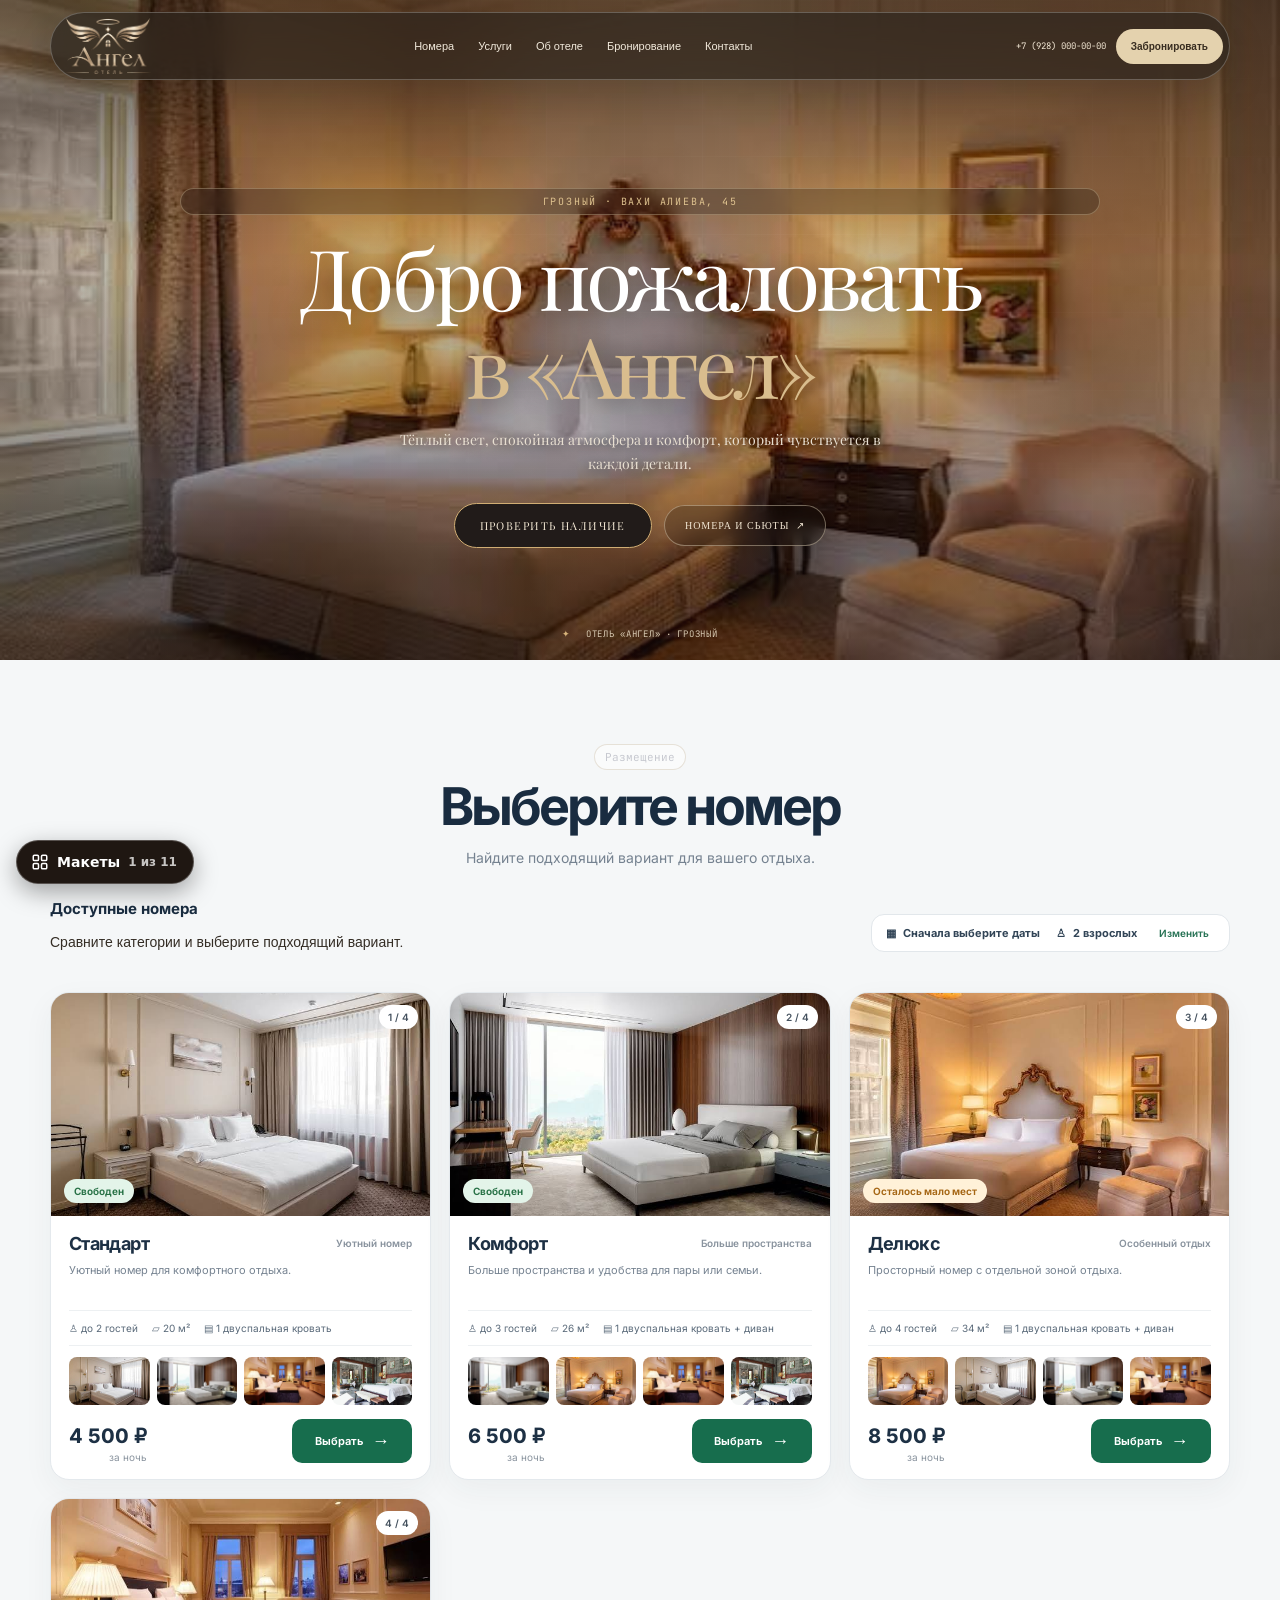
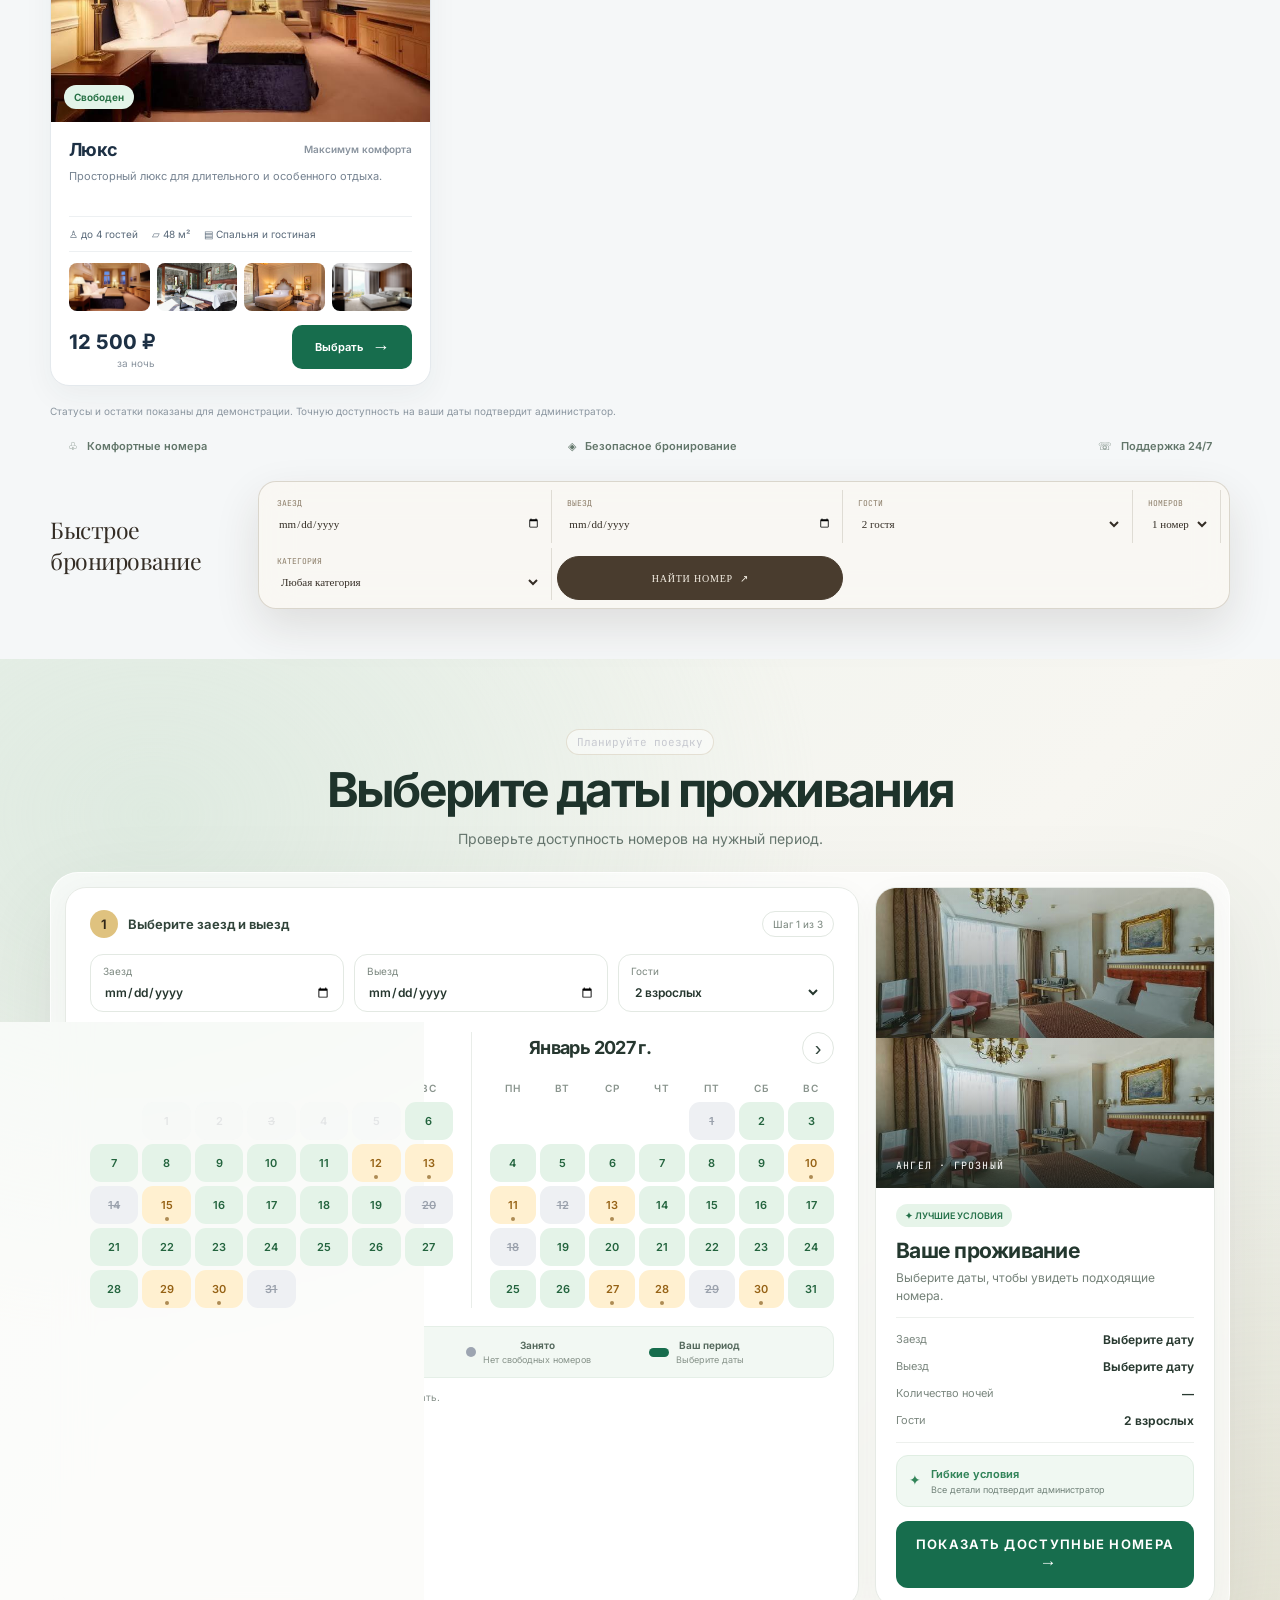
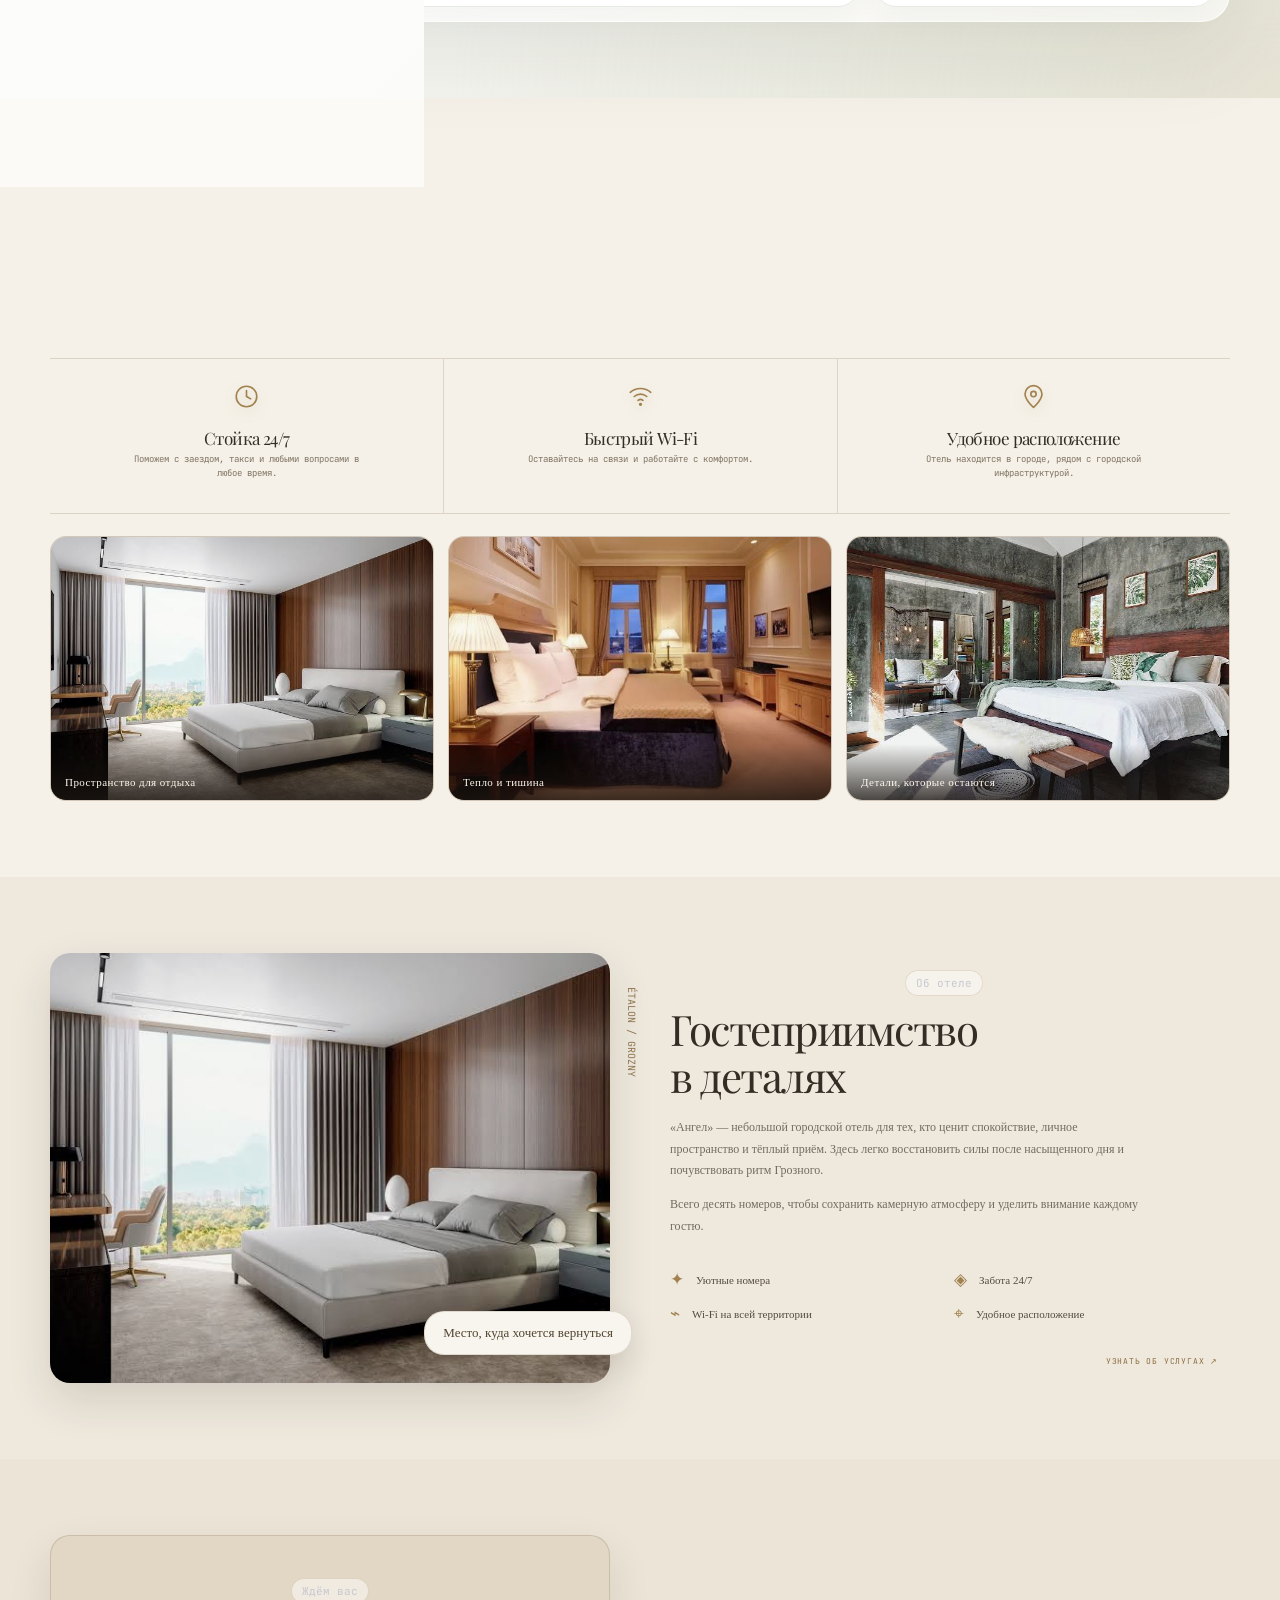
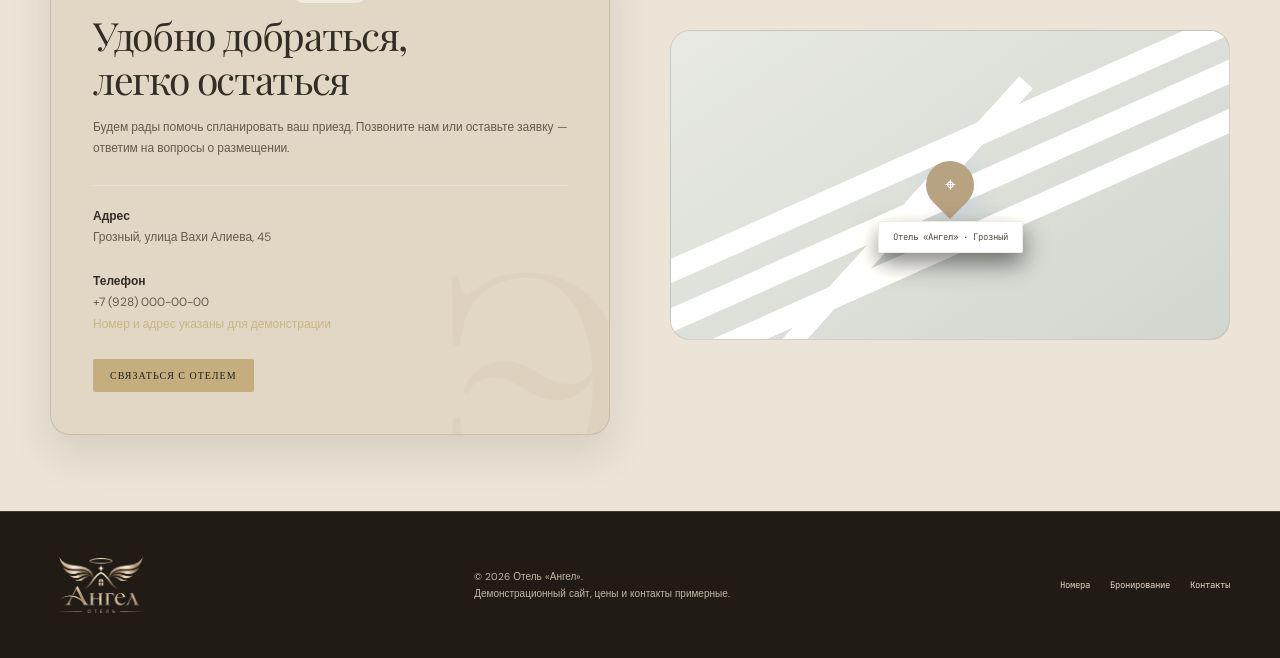
==== commit 9f537bce: "Rename hotel to Ангел and add logo to all mockups - Replace the hotel name (Эталон, Минутка, Minutka" ====
--- a/versions/v1/index.html
+++ b/versions/v1/index.html
@@ -4,8 +4,8 @@
   <meta charset="UTF-8" />
   <meta name="viewport" content="width=device-width, initial-scale=1.0" />
   <meta name="theme-color" content="#17211c" />
-  <meta name="description" content="Эталон — камерный отель премиум-класса в Грозном. Выберите номер и проверьте свободные даты онлайн." />
-  <title>Эталон — отель в Грозном</title>
+  <meta name="description" content="Ангел — камерный отель премиум-класса в Грозном. Выберите номер и проверьте свободные даты онлайн." />
+  <title>Ангел — отель в Грозном</title>
   <style>
     @import url('https://fonts.googleapis.com/css2?family=DM+Sans:wght@400;500;600;700&family=Playfair+Display:wght@400;500;600&display=swap');
     :root{--ink:#18211c;--muted:#69716b;--paper:#f7f6f1;--white:#fff;--green:#30483a;--gold:#b9a276;--line:#e4e2d9;--serif:'Playfair Display',Georgia,serif;--sans:'DM Sans',Arial,sans-serif}
@@ -339,22 +339,22 @@
 <body>
   <div class="topline"><div class="wrap"><span>КАМЕРНЫЙ ОТЕЛЬ · ГРОЗНЫЙ</span><span>ПРЕМИАЛЬНЫЙ ОТДЫХ В СЕРДЦЕ ГОРОДА</span></div></div>
   <header><div class="wrap nav">
-    <a class="brand" href="#top" aria-label="Эталон — на главную"><div class="brand-mark"><span>Э</span></div><div><div class="brand-name">ЭТАЛОН</div><div class="brand-sub">ОТЕЛЬ · ГРОЗНЫЙ</div></div></a>
+    <a class="brand" href="#top" aria-label="Ангел — на главную"><img src="../../logo.png" alt="Ангел, отель" style="height:56px;width:auto;display:block"></a>
     <nav class="nav-links"><a href="#rooms">Номера</a><a href="#services">Услуги</a><a href="#about">Об отеле</a><a href="#availability">Бронирование</a><a href="#contacts">Контакты</a></nav>
     <div class="nav-right"><a class="phone" href="tel:+79280000000">+7 (928) 000-00-00</a><button class="btn" data-book>Забронировать</button></div>
   </div></header>
   <main id="top">
-    <section class="hero" style="padding:0"><div class="wrap"><div class="hero-content"><div class="eyebrow">Грозный · Вахи Алиева, 45</div><h1>Добро пожаловать<br><em>в «Эталон»</em></h1><p>Тёплый свет, спокойная атмосфера и комфорт, который чувствуется в каждой детали.</p><div class="hero-actions"><a class="btn" href="#quickSearch">Проверить наличие</a><a class="text-link" href="#rooms">НОМЕРА И СЬЮТЫ&nbsp; ↗</a></div></div></div><div class="wrap hero-foot"><span>✦</span> ОТЕЛЬ «ЭТАЛОН» · ГРОЗНЫЙ</div></section>
+    <section class="hero" style="padding:0"><div class="wrap"><div class="hero-content"><div class="eyebrow">Грозный · Вахи Алиева, 45</div><h1>Добро пожаловать<br><em>в «Ангел»</em></h1><p>Тёплый свет, спокойная атмосфера и комфорт, который чувствуется в каждой детали.</p><div class="hero-actions"><a class="btn" href="#quickSearch">Проверить наличие</a><a class="text-link" href="#rooms">НОМЕРА И СЬЮТЫ&nbsp; ↗</a></div></div></div><div class="wrap hero-foot"><span>✦</span> ОТЕЛЬ «АНГЕЛ» · ГРОЗНЫЙ</div></section>
     
     <section class="rooms-section" id="rooms"><div class="wrap"><div class="section-head"><div><div class="eyebrow">Размещение</div><h2>Выберите номер</h2></div><p>Найдите подходящий вариант для вашего отдыха.</p></div><div class="rooms-toolbar"><div><h3 id="roomsStepTitle">Доступные номера</h3><p>Сравните категории и выберите подходящий вариант.</p></div><div class="rooms-trip"><span>▦ <b id="roomsTripDates">Выберите даты</b></span><span>♙ <b id="roomsTripGuests">2 взрослых</b></span><button type="button" id="editTripDates">Изменить</button></div></div><div class="rooms-grid" id="roomCards"></div><p class="room-selection-note">Статусы и остатки показаны для демонстрации. Точную доступность на ваши даты подтвердит администратор.</p><div class="booking-benefits"><span>♧ <strong>Комфортные номера</strong></span><span>◈ <strong>Безопасное бронирование</strong></span><span>☏ <strong>Поддержка 24/7</strong></span></div><div class="quick-booking"><div class="quick-booking-title">Быстрое бронирование</div><form class="bookingbar" id="quickSearch">
       <div class="field"><label>Заезд</label><input id="quickIn" type="date" /></div><div class="field"><label>Выезд</label><input id="quickOut" type="date" /></div><div class="field"><label>Гости</label><select id="guests"><option>1 гость</option><option selected>2 гостя</option><option>3 гостя</option><option>4 гостя</option></select></div><div class="field"><label>Номеров</label><select><option selected>1 номер</option><option>2 номера</option><option>3 номера</option></select></div><button class="btn" type="submit">Найти номер&nbsp; ↗</button>
     </form></div></div></section>
-    <section class="availability" id="availability"><div class="wrap"><div class="section-head"><div><div class="eyebrow">Планируйте поездку</div><h2>Выберите даты проживания</h2></div><p>Проверьте доступность номеров на нужный период.</p></div><div class="calendar-layout"><div class="calendar-box"><div class="booking-step"><span>1</span> Выберите заезд и выезд <small>Шаг 1 из 3</small></div><div class="date-inputs"><label>Заезд<input id="calendarCheckin" type="date"></label><label>Выезд<input id="calendarCheckout" type="date"></label><label>Гости<select id="calendarGuests"><option>1 взрослый</option><option selected>2 взрослых</option><option>3 взрослых</option><option>4 взрослых</option></select></label></div><div class="month-pair"><div class="month-panel"><div class="cal-top"><button id="prevMonth" class="month-arrow" aria-label="Предыдущий месяц">‹</button><div class="cal-month" id="calMonth"></div><span class="month-spacer"></span></div><div class="cal-week"><span>ПН</span><span>ВТ</span><span>СР</span><span>ЧТ</span><span>ПТ</span><span>СБ</span><span>ВС</span></div><div class="cal-days" id="calDays"></div></div><div class="month-panel next-month-panel"><div class="cal-top"><div class="month-spacer"></div><div class="cal-month" id="calMonthNext"></div><button id="nextMonth" class="month-arrow" aria-label="Следующий месяц">›</button></div><div class="cal-week"><span>ПН</span><span>ВТ</span><span>СР</span><span>ЧТ</span><span>ПТ</span><span>СБ</span><span>ВС</span></div><div class="cal-days" id="calDaysNext"></div></div></div><div class="cal-legend"><span><i class="legend-swatch"></i><span><strong>Свободно</strong><small>Есть номера</small></span></span><span><i class="legend-swatch few"></i><span><strong>Мало мест</strong><small>Осталось 1–2 номера</small></span></span><span><i class="legend-swatch full"></i><span><strong>Занято</strong><small>Нет свободных номеров</small></span></span><span class="period-legend"><i class="period-swatch"></i><span><strong>Ваш период</strong><small id="periodLegend">Выберите даты</small></span></span></div><div class="range-summary" id="rangeSummary" aria-live="polite"></div><p class="cal-hint">Сначала отметьте заезд, затем выезд. Занятые дни нельзя выбрать.</p></div><aside class="calendar-results"><div class="booking-cover"><span>ЭТАЛОН · ГРОЗНЫЙ</span></div><div class="stay-summary-head"><span class="best-price">✦ ЛУЧШИЕ УСЛОВИЯ</span><h3 id="resultsTitle">Ваше проживание</h3><p id="resultsText">Выберите даты, чтобы увидеть подходящие номера.</p></div><div class="stay-summary"><div class="stay-line"><span>Заезд</span><strong id="summaryCheckin">Выберите дату</strong></div><div class="stay-line"><span>Выезд</span><strong id="summaryCheckout">Выберите дату</strong></div><div class="stay-line"><span>Количество ночей</span><strong id="summaryNights">—</strong></div><div class="stay-line"><span>Гости</span><strong id="summaryGuests">2 взрослых</strong></div></div><div class="cancel-note">✦ <span><strong>Гибкие условия</strong><small>Все детали подтвердит администратор</small></span></div><div id="availabilityList" class="stay-available-list"></div><div class="cal-actions"><button class="btn" id="showAvailableRooms" type="button">Показать доступные номера <span>→</span></button></div></aside></div></div></section>
+    <section class="availability" id="availability"><div class="wrap"><div class="section-head"><div><div class="eyebrow">Планируйте поездку</div><h2>Выберите даты проживания</h2></div><p>Проверьте доступность номеров на нужный период.</p></div><div class="calendar-layout"><div class="calendar-box"><div class="booking-step"><span>1</span> Выберите заезд и выезд <small>Шаг 1 из 3</small></div><div class="date-inputs"><label>Заезд<input id="calendarCheckin" type="date"></label><label>Выезд<input id="calendarCheckout" type="date"></label><label>Гости<select id="calendarGuests"><option>1 взрослый</option><option selected>2 взрослых</option><option>3 взрослых</option><option>4 взрослых</option></select></label></div><div class="month-pair"><div class="month-panel"><div class="cal-top"><button id="prevMonth" class="month-arrow" aria-label="Предыдущий месяц">‹</button><div class="cal-month" id="calMonth"></div><span class="month-spacer"></span></div><div class="cal-week"><span>ПН</span><span>ВТ</span><span>СР</span><span>ЧТ</span><span>ПТ</span><span>СБ</span><span>ВС</span></div><div class="cal-days" id="calDays"></div></div><div class="month-panel next-month-panel"><div class="cal-top"><div class="month-spacer"></div><div class="cal-month" id="calMonthNext"></div><button id="nextMonth" class="month-arrow" aria-label="Следующий месяц">›</button></div><div class="cal-week"><span>ПН</span><span>ВТ</span><span>СР</span><span>ЧТ</span><span>ПТ</span><span>СБ</span><span>ВС</span></div><div class="cal-days" id="calDaysNext"></div></div></div><div class="cal-legend"><span><i class="legend-swatch"></i><span><strong>Свободно</strong><small>Есть номера</small></span></span><span><i class="legend-swatch few"></i><span><strong>Мало мест</strong><small>Осталось 1–2 номера</small></span></span><span><i class="legend-swatch full"></i><span><strong>Занято</strong><small>Нет свободных номеров</small></span></span><span class="period-legend"><i class="period-swatch"></i><span><strong>Ваш период</strong><small id="periodLegend">Выберите даты</small></span></span></div><div class="range-summary" id="rangeSummary" aria-live="polite"></div><p class="cal-hint">Сначала отметьте заезд, затем выезд. Занятые дни нельзя выбрать.</p></div><aside class="calendar-results"><div class="booking-cover"><span>АНГЕЛ · ГРОЗНЫЙ</span></div><div class="stay-summary-head"><span class="best-price">✦ ЛУЧШИЕ УСЛОВИЯ</span><h3 id="resultsTitle">Ваше проживание</h3><p id="resultsText">Выберите даты, чтобы увидеть подходящие номера.</p></div><div class="stay-summary"><div class="stay-line"><span>Заезд</span><strong id="summaryCheckin">Выберите дату</strong></div><div class="stay-line"><span>Выезд</span><strong id="summaryCheckout">Выберите дату</strong></div><div class="stay-line"><span>Количество ночей</span><strong id="summaryNights">—</strong></div><div class="stay-line"><span>Гости</span><strong id="summaryGuests">2 взрослых</strong></div></div><div class="cancel-note">✦ <span><strong>Гибкие условия</strong><small>Все детали подтвердит администратор</small></span></div><div id="availabilityList" class="stay-available-list"></div><div class="cal-actions"><button class="btn" id="showAvailableRooms" type="button">Показать доступные номера <span>→</span></button></div></aside></div></div></section>
     <section id="services"><div class="wrap"><div class="section-head"><div><div class="eyebrow">Всё для комфорта</div><h2>Приятные детали</h2></div><p>Забота о гостях, комфорт в номерах и внимание к мелочам — чтобы вы могли просто отдыхать.</p></div><div class="services-grid"><article class="service"><div class="icon"><svg viewBox="0 0 24 24" aria-hidden="true"><circle cx="12" cy="12" r="8.5"/><path d="M12 7v5l3.5 2"/></svg></div><h3>Стойка 24/7</h3><p>Поможем с заездом, такси и любыми вопросами в любое время.</p></article><article class="service"><div class="icon"><svg viewBox="0 0 24 24" aria-hidden="true"><path d="M3.5 8.5a13 13 0 0 1 17 0M6.8 12a8 8 0 0 1 10.4 0M10 15.3a3.1 3.1 0 0 1 4 0"/><circle cx="12" cy="18.5" r=".7"/></svg></div><h3>Быстрый Wi‑Fi</h3><p>Оставайтесь на связи и работайте с комфортом.</p></article><article class="service"><div class="icon"><svg viewBox="0 0 24 24" aria-hidden="true"><path d="M19 10c0 5-7 11-7 11S5 15 5 10a7 7 0 1 1 14 0Z"/><circle cx="12" cy="10" r="2.2"/></svg></div><h3>Удобное расположение</h3><p>Отель находится в городе, рядом с городской инфраструктурой.</p></article><article class="service"><div class="icon">✧</div><h3>Завтрак</h3><p>Неспешное утро и вкусный завтрак по предварительному запросу.</p></article></div><div class="amenity-gallery"><figure><img src="../../photo-1.jpg" alt="Уютный интерьер номера"><figcaption>Пространство для отдыха</figcaption></figure><figure><img src="../../photo-4.jpg" alt="Интерьер сьют-номера"><figcaption>Тепло и тишина</figcaption></figure><figure><img src="../../photo-8.jpg" alt="Премиальный номер отеля"><figcaption>Детали, которые остаются</figcaption></figure></div></div></section>
-    <section id="about"><div class="wrap intro-grid"><div class="intro-photo"><img src="../../photo-1.jpg" alt="Светлый номер отеля Эталон"><div class="photo-caption">Место, куда хочется вернуться</div></div><div class="intro-copy"><div class="eyebrow">Об отеле</div><h2>Гостеприимство<br>в деталях</h2><p>«Эталон» — небольшой городской отель для тех, кто ценит спокойствие, личное пространство и тёплый приём. Здесь легко восстановить силы после насыщенного дня и почувствовать ритм Грозного.</p><p>Всего десять номеров, чтобы сохранить камерную атмосферу и уделить внимание каждому гостю.</p><div class="features"><div class="feature"><i>✦</i> Уютные номера</div><div class="feature"><i>◈</i> Забота 24/7</div><div class="feature"><i>⌁</i> Wi‑Fi на всей территории</div><div class="feature"><i>⌖</i> Удобное расположение</div></div><a class="room-link" href="#services">УЗНАТЬ ОБ УСЛУГАХ ↗</a></div></div></section>
-    <section class="location" id="contacts"><div class="wrap location-grid"><div class="location-card"><div class="eyebrow">Ждём вас</div><h2>Удобно добраться,<br>легко остаться</h2><p>Будем рады помочь спланировать ваш приезд. Позвоните нам или оставьте заявку — ответим на вопросы о размещении.</p><div class="address-line"><strong>Адрес</strong><br>Грозный, улица Вахи Алиева, 45<br><br><strong>Телефон</strong><br><a href="tel:+79280000000">+7 (928) 000-00-00</a><br><span style="color:#c9b681">Номер и адрес указаны для демонстрации</span></div><div style="margin-top:24px"><button class="btn" data-book style="background:#c4ae7d;color:#18211c">Связаться с отелем</button></div></div><div class="map-frame" aria-label="Схематичная карта расположения отеля"><div class="map-pin"><span>⌖</span></div><div class="map-label">Отель «Эталон» · Грозный</div></div></div></section>
+    <section id="about"><div class="wrap intro-grid"><div class="intro-photo"><img src="../../photo-1.jpg" alt="Светлый номер отеля Ангел"><div class="photo-caption">Место, куда хочется вернуться</div></div><div class="intro-copy"><div class="eyebrow">Об отеле</div><h2>Гостеприимство<br>в деталях</h2><p>«Ангел» — небольшой городской отель для тех, кто ценит спокойствие, личное пространство и тёплый приём. Здесь легко восстановить силы после насыщенного дня и почувствовать ритм Грозного.</p><p>Всего десять номеров, чтобы сохранить камерную атмосферу и уделить внимание каждому гостю.</p><div class="features"><div class="feature"><i>✦</i> Уютные номера</div><div class="feature"><i>◈</i> Забота 24/7</div><div class="feature"><i>⌁</i> Wi‑Fi на всей территории</div><div class="feature"><i>⌖</i> Удобное расположение</div></div><a class="room-link" href="#services">УЗНАТЬ ОБ УСЛУГАХ ↗</a></div></div></section>
+    <section class="location" id="contacts"><div class="wrap location-grid"><div class="location-card"><div class="eyebrow">Ждём вас</div><h2>Удобно добраться,<br>легко остаться</h2><p>Будем рады помочь спланировать ваш приезд. Позвоните нам или оставьте заявку — ответим на вопросы о размещении.</p><div class="address-line"><strong>Адрес</strong><br>Грозный, улица Вахи Алиева, 45<br><br><strong>Телефон</strong><br><a href="tel:+79280000000">+7 (928) 000-00-00</a><br><span style="color:#c9b681">Номер и адрес указаны для демонстрации</span></div><div style="margin-top:24px"><button class="btn" data-book style="background:#c4ae7d;color:#18211c">Связаться с отелем</button></div></div><div class="map-frame" aria-label="Схематичная карта расположения отеля"><div class="map-pin"><span>⌖</span></div><div class="map-label">Отель «Ангел» · Грозный</div></div></div></section>
   </main>
-  <footer><div class="wrap footer-row"><a class="brand" href="#top"><div class="brand-mark"><span>Э</span></div><div><div class="brand-name">ЭТАЛОН</div><div class="brand-sub" style="color:#aab2aa">ОТЕЛЬ · ГРОЗНЫЙ</div></div></a><div class="footer-note">© 2026 Отель «Эталон».<br>Демонстрационный сайт, цены и контакты примерные.</div><div class="footer-links"><a href="#rooms">Номера</a><a href="#availability">Бронирование</a><a href="#contacts">Контакты</a></div></div></footer>
+  <footer><div class="wrap footer-row"><a class="brand" href="#top"><img src="../../logo.png" alt="Ангел, отель" style="height:56px;width:auto;display:block"></a><div class="footer-note">© 2026 Отель «Ангел».<br>Демонстрационный сайт, цены и контакты примерные.</div><div class="footer-links"><a href="#rooms">Номера</a><a href="#availability">Бронирование</a><a href="#contacts">Контакты</a></div></div></footer>
   <div class="modal" id="bookingModal" role="dialog" aria-modal="true" aria-labelledby="modalTitle"><div class="modal-card"><button class="modal-close" id="closeModal" aria-label="Закрыть">×</button><h2 id="modalTitle">Заявка на бронирование</h2><p>Оставьте контакты — администратор свяжется с вами и подтвердит наличие номера.</p><form id="bookingForm"><div class="modal-fields"><label>Ваше имя<input required name="name" placeholder="Как к вам обращаться?"></label><label>Телефон<input required name="phone" type="tel" placeholder="+7 ___ ___-__-__"></label><label>Заезд<input id="modalIn" name="checkin" type="date" required></label><label>Выезд<input id="modalOut" name="checkout" type="date" required></label><label class="wide">Категория номера<select name="room" id="modalRoom"><option>Стандарт</option><option>Комфорт</option><option>Делюкс</option><option>Люкс</option></select></label></div><button class="btn" type="submit">Отправить заявку</button><div class="fineprint">Демонстрационная форма: отправка заявки и подтверждение брони пока не подключены.</div></form></div></div><div class="toast" id="toast"></div>
   <script>
     const rooms=[
@@ -413,7 +413,7 @@
     }
     function chooseRoom(name){setSelection(name);document.getElementById('modalRoom').value=name;openModal()}
     function roomStatus(room,index){if(!checkin||!checkout)return index===2?'few':'free';for(let day=new Date(checkin);day<checkout;day.setDate(day.getDate()+1)){const code=(day.getDate()*13+day.getMonth()*7+day.getFullYear()+index*3)%17;if(code===0||code===7)return 'full'}const code=(checkin.getDate()+index+checkin.getMonth())%5;return code===0||code===3?'few':'free'}
-    function updateRoomCards(){const grid=document.getElementById('roomCards');if(!grid)return;grid.innerHTML=rooms.map((r,i)=>{const status=roomStatus(r,i),label=status==='full'?'Нет мест':status==='few'?'Осталось мало мест':'Свободен';return `<article class="room-card${status==='full'?' is-unavailable':''}"><div class="room-image"><img src="${r.img}" alt="Интерьер номера ${r.name} отеля Эталон"><span class="room-availability ${status}">${label}</span><span class="room-count-badge">${i+1} / ${rooms.length}</span></div><div class="room-info"><div class="room-name-row"><div class="room-title">${r.name}</div><span class="room-order">${r.type}</span></div><p class="room-desc">${r.desc}</p><div class="room-facts"><span>♙ ${r.capacity}</span><span>▱ ${r.size}</span><span>▤ ${r.beds}</span></div><div class="room-thumbs">${r.thumbs.map(src=>`<img src="${src}" alt="Фото ${r.name}" loading="lazy">`).join('')}</div><div class="room-bottom"><div class="room-price">${fmt(r.price)} ₽<small>за ночь</small></div><button class="room-choose" type="button" data-room="${r.name}" ${status==='full'?'disabled':''}>${status==='full'?'Недоступен':'Выбрать'} <span>→</span></button></div></div></article>`}).join('');const tripDates=document.getElementById('roomsTripDates');if(tripDates)tripDates.textContent=checkin&&checkout?`${new Intl.DateTimeFormat('ru-RU',{day:'numeric',month:'short'}).format(checkin)} – ${new Intl.DateTimeFormat('ru-RU',{day:'numeric',month:'short'}).format(checkout)} · ${Math.max(1,Math.round((checkout-checkin)/86400000))} ноч.`:'Сначала выберите даты';const tripGuests=document.getElementById('roomsTripGuests');if(tripGuests)tripGuests.textContent=document.getElementById('calendarGuests')?.value||'2 взрослых'}
+    function updateRoomCards(){const grid=document.getElementById('roomCards');if(!grid)return;grid.innerHTML=rooms.map((r,i)=>{const status=roomStatus(r,i),label=status==='full'?'Нет мест':status==='few'?'Осталось мало мест':'Свободен';return `<article class="room-card${status==='full'?' is-unavailable':''}"><div class="room-image"><img src="${r.img}" alt="Интерьер номера ${r.name} отеля Ангел"><span class="room-availability ${status}">${label}</span><span class="room-count-badge">${i+1} / ${rooms.length}</span></div><div class="room-info"><div class="room-name-row"><div class="room-title">${r.name}</div><span class="room-order">${r.type}</span></div><p class="room-desc">${r.desc}</p><div class="room-facts"><span>♙ ${r.capacity}</span><span>▱ ${r.size}</span><span>▤ ${r.beds}</span></div><div class="room-thumbs">${r.thumbs.map(src=>`<img src="${src}" alt="Фото ${r.name}" loading="lazy">`).join('')}</div><div class="room-bottom"><div class="room-price">${fmt(r.price)} ₽<small>за ночь</small></div><button class="room-choose" type="button" data-room="${r.name}" ${status==='full'?'disabled':''}>${status==='full'?'Недоступен':'Выбрать'} <span>→</span></button></div></div></article>`}).join('');const tripDates=document.getElementById('roomsTripDates');if(tripDates)tripDates.textContent=checkin&&checkout?`${new Intl.DateTimeFormat('ru-RU',{day:'numeric',month:'short'}).format(checkin)} – ${new Intl.DateTimeFormat('ru-RU',{day:'numeric',month:'short'}).format(checkout)} · ${Math.max(1,Math.round((checkout-checkin)/86400000))} ноч.`:'Сначала выберите даты';const tripGuests=document.getElementById('roomsTripGuests');if(tripGuests)tripGuests.textContent=document.getElementById('calendarGuests')?.value||'2 взрослых'}
     const renderRoomCards=()=>{updateRoomCards();document.getElementById('roomCards').addEventListener('click',e=>{const button=e.target.closest('[data-room]');if(button&&!button.disabled)chooseRoom(button.dataset.room)})};
     renderRoomCards();
     const originalUpdateResults=updateResults;
